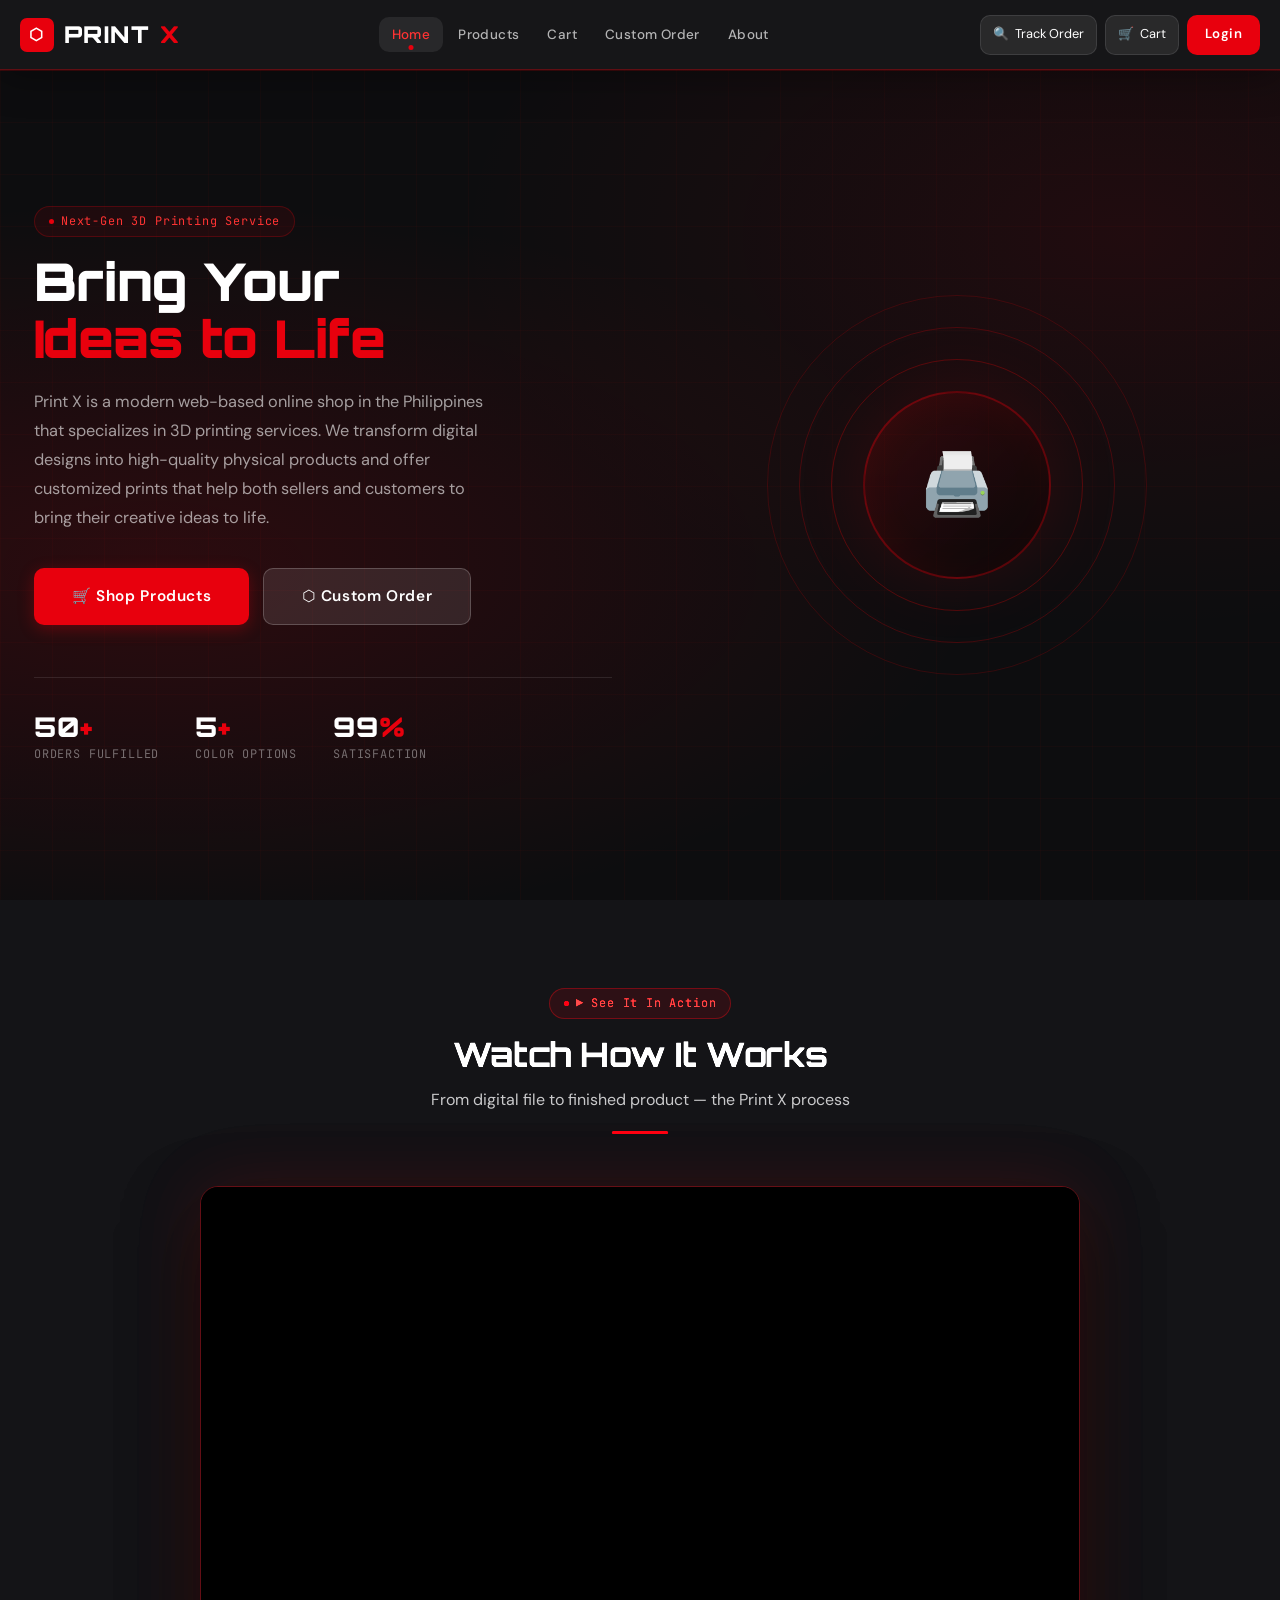
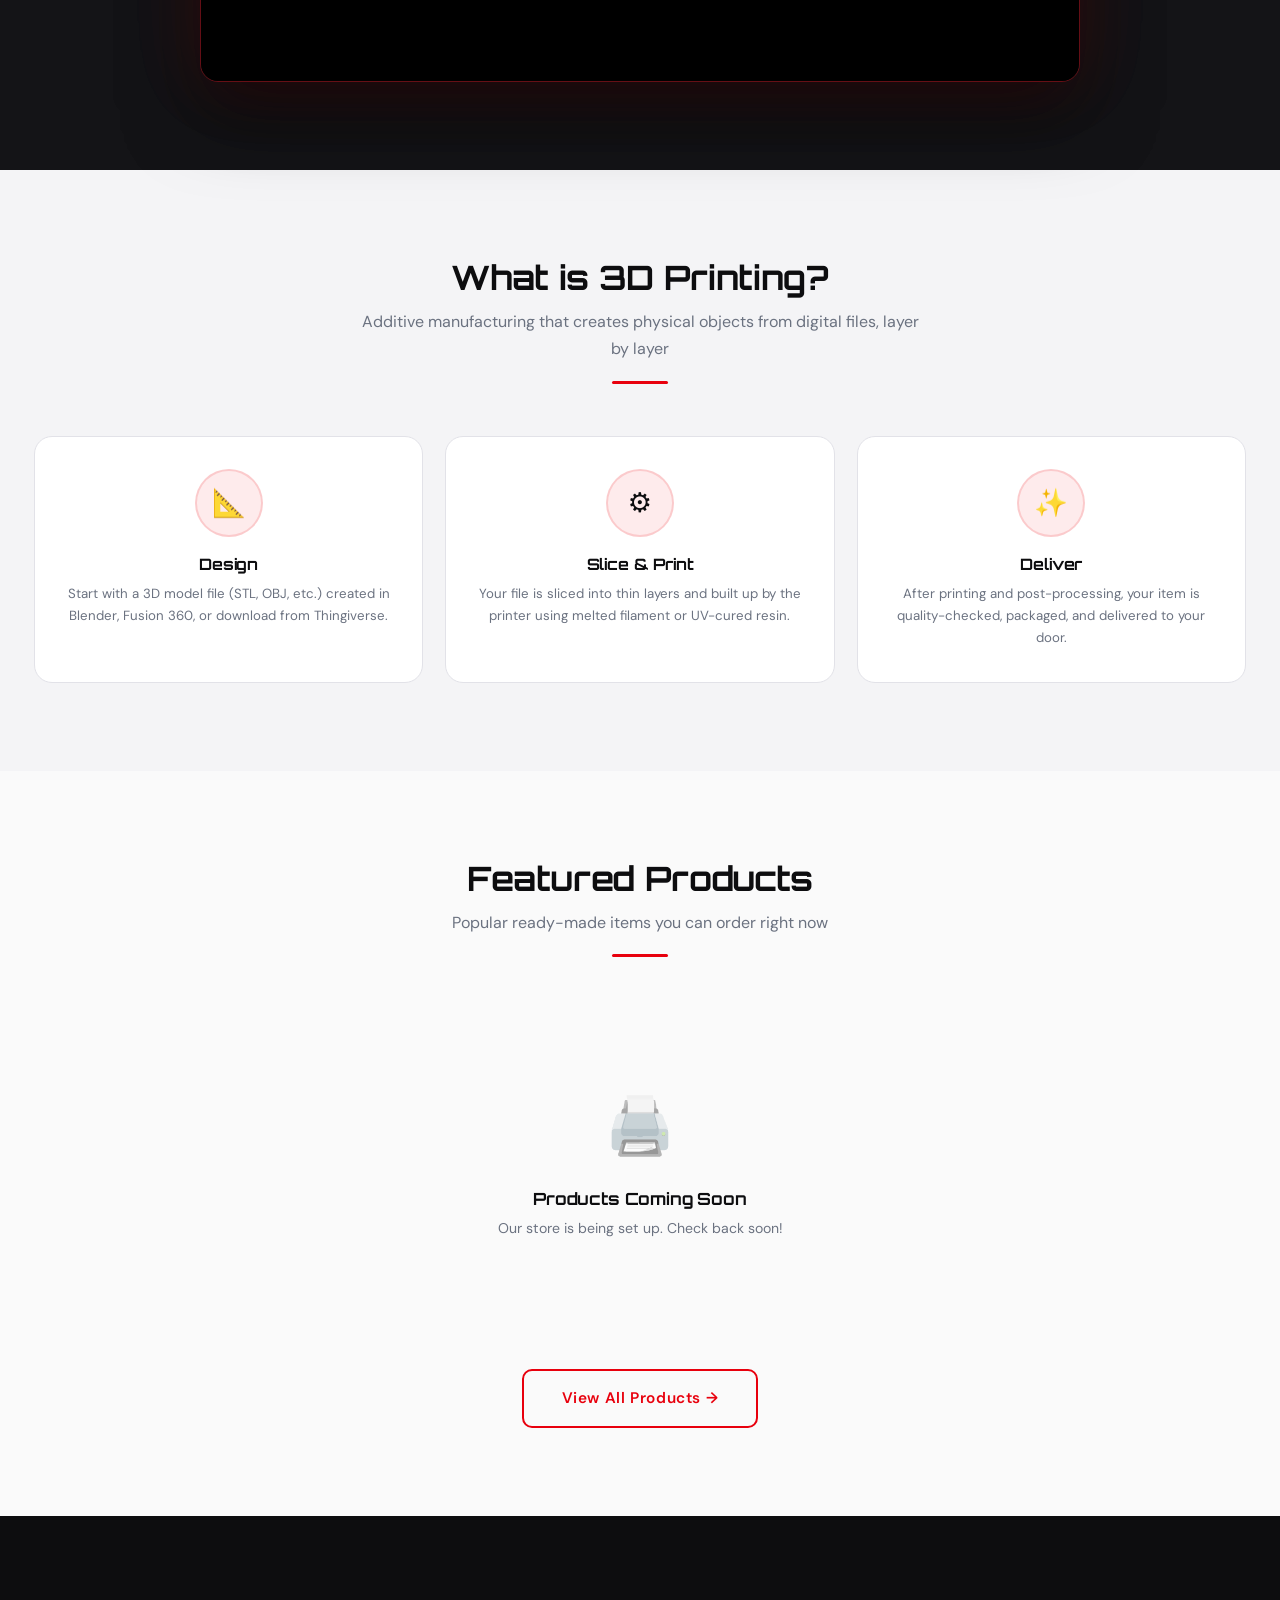
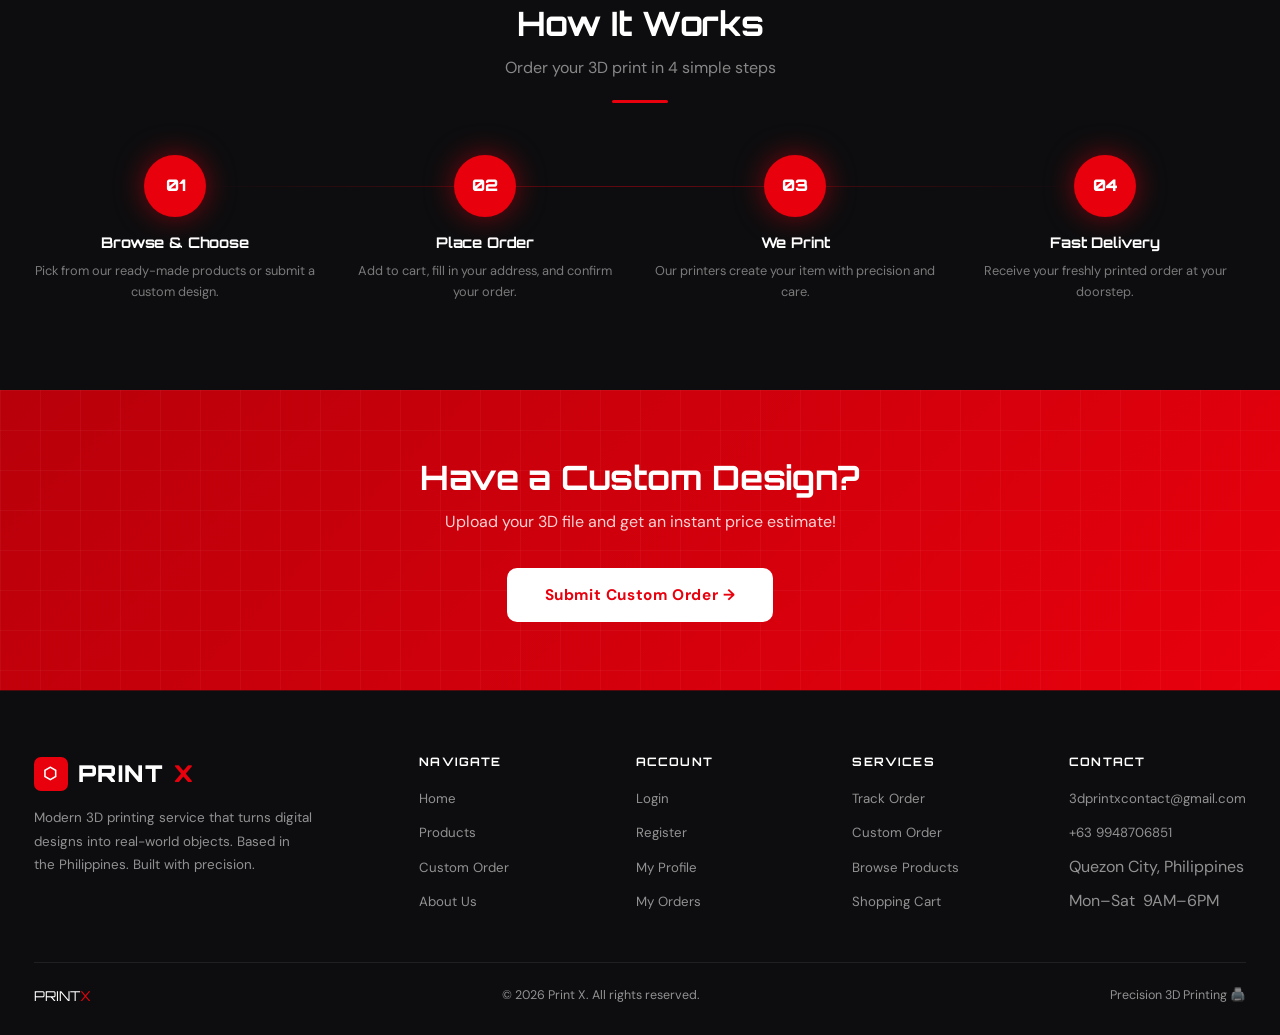
==== docs/customer/index.html @ a0b16431 "replace local video with cloudinary embed" ====
<!DOCTYPE html>
<html lang="en">
<head>
  <meta charset="UTF-8" />
  <meta name="viewport" content="width=device-width, initial-scale=1.0" />
  <meta name="description" content="Print X – Modern 3D printing service in the Philippines. Custom models, keychains, prototypes and more." />
  <link rel="icon" href="../favicon.ico" type="image/x-icon">
  <title>Print X – Bring Your Ideas to Life</title>
  <link rel="stylesheet" href="../assets/css/style.css" />
  <style>
    /* ── Hero ──────────────────────────────────────── */
    .hero {
      background: var(--dark);
      min-height: calc(100vh - var(--nav-height));
      display: flex;
      align-items: center;
      position: relative;
      overflow: hidden;
    }

    .hero::before {
      content: '';
      position: absolute;
      inset: 0;
      background:
        radial-gradient(ellipse at 12% 60%, rgba(232,0,13,0.14) 0%, transparent 52%),
        radial-gradient(ellipse at 88% 20%, rgba(232,0,13,0.09) 0%, transparent 42%);
    }

    .hero-grid-overlay {
      position: absolute;
      inset: 0;
      background-image:
        linear-gradient(rgba(232,0,13,0.035) 1px, transparent 1px),
        linear-gradient(90deg, rgba(232,0,13,0.035) 1px, transparent 1px);
      background-size: 52px 52px;
    }

    .hero-container {
      max-width: 1260px;
      margin: 0 auto;
      padding: 64px 24px;
      width: 100%;
      display: grid;
      grid-template-columns: 1fr 1fr;
      gap: 56px;
      align-items: center;
      position: relative;
      z-index: 1;
    }

    .hero-content { animation: fadeInLeft 0.7s ease both; }

    @keyframes fadeInLeft {
      from { opacity: 0; transform: translateX(-32px); }
      to   { opacity: 1; transform: translateX(0); }
    }

    .hero h1 {
      color: var(--white);
      margin-bottom: 20px;
      line-height: 1.1;
    }

    .hero h1 .highlight { color: var(--red); }

    .hero-desc {
      color: rgba(255,255,255,0.6);
      font-size: 1.02rem;
      line-height: 1.78;
      margin-bottom: 36px;
      max-width: 460px;
    }

    .hero-actions {
      display: flex;
      gap: 14px;
      flex-wrap: wrap;
    }

    .hero-stats {
      display: flex;
      gap: 36px;
      margin-top: 52px;
      padding-top: 36px;
      border-top: 1px solid rgba(255,255,255,0.1);
      flex-wrap: wrap;
    }

    .stat-item { text-align: left; }

    .stat-number {
      font-family: var(--font-display);
      font-size: 1.7rem;
      font-weight: 900;
      color: var(--white);
      line-height: 1;
      margin-bottom: 4px;
    }

    .stat-number span { color: var(--red); }

    .stat-label {
      font-size: 0.74rem;
      color: rgba(255,255,255,0.4);
      text-transform: uppercase;
      letter-spacing: 0.07em;
      font-family: var(--font-mono);
    }

    /* ── Hero Visual ─────────────────────────────── */
    .hero-visual {
      display: flex;
      align-items: center;
      justify-content: center;
      animation: fadeInRight 0.7s ease 0.15s both;
    }

    @keyframes fadeInRight {
      from { opacity: 0; transform: translateX(32px); }
      to   { opacity: 1; transform: translateX(0); }
    }

    .hero-3d-display {
      width: 380px;
      height: 380px;
      position: relative;
      max-width: 100%;
    }

    .hero-3d-ring {
      position: absolute;
      border-radius: 50%;
      border: 1px solid rgba(232,0,13,0.18);
    }

    .ring-1 { inset: 0;    animation: rotateCW 22s linear infinite; }
    .ring-2 { inset: 32px; animation: rotateCCW 16s linear infinite; border-color: rgba(232,0,13,0.24); }
    .ring-3 { inset: 64px; animation: rotateCW 11s linear infinite;  border-color: rgba(232,0,13,0.3); }

    @keyframes rotateCW  { to { transform: rotate(360deg); } }
    @keyframes rotateCCW { to { transform: rotate(-360deg); } }

    .hero-3d-center {
      position: absolute;
      inset: 96px;
      background: linear-gradient(135deg, rgba(232,0,13,0.14), rgba(0,0,0,0.45));
      border-radius: 50%;
      display: flex;
      align-items: center;
      justify-content: center;
      border: 2px solid rgba(232,0,13,0.35);
      box-shadow: 0 0 72px rgba(232,0,13,0.12), inset 0 0 40px rgba(232,0,13,0.06);
    }

    .hero-icon {
      font-size: 3.8rem;
      animation: float 3.2s ease-in-out infinite;
    }

    @keyframes float {
      0%, 100% { transform: translateY(0); }
      50%       { transform: translateY(-14px); }
    }

    /* ── Video Section ───────────────────────────── */
    .video-section { 
    background: var(--dark); 
    padding: 88px 0;
    text-align: center;
    filter: brightness(1.5);
   }

    .video-wrapper {
      position: relative;
      max-width: 880px;
      margin: 44px auto 0;
      border-radius: var(--radius-lg);
      overflow: hidden;
      border: 1px solid rgba(232,0,13,0.25);
      box-shadow: 0 0 72px rgba(232,0,13,0.1), 0 32px 72px rgba(0,0,0,0.55);
    }

    .video-wrapper video {
      width: 100%;
      aspect-ratio: 16 / 9;
      display: block;
      background: #000;
      object-fit: contain;
      filter: brightness(1.2);
    }

    /* ── Info Section ────────────────────────────── */
    .info-section { background: var(--gray-light); padding: 88px 0; }

    .info-cards {
      display: grid;
      grid-template-columns: repeat(3, 1fr);
      gap: 22px;
    }

    .info-card {
      background: var(--white);
      border-radius: var(--radius-lg);
      padding: 32px 26px;
      text-align: center;
      border: 1px solid var(--gray-mid);
      transition: all var(--transition);
    }

    .info-card:hover {
      transform: translateY(-5px);
      box-shadow: var(--shadow-hover);
      border-color: rgba(232,0,13,0.2);
    }

    .info-icon {
      width: 68px;
      height: 68px;
      background: var(--red-subtle);
      border-radius: 50%;
      display: flex;
      align-items: center;
      justify-content: center;
      font-size: 1.7rem;
      margin: 0 auto 18px;
      border: 2px solid rgba(232,0,13,0.14);
    }

    .info-card h3 { font-size: 0.98rem; margin-bottom: 10px; color: var(--dark); }
    .info-card p  { font-size: 0.83rem; color: var(--gray-text); line-height: 1.68; }

    /* ── Process Section ─────────────────────────── */
    .process-section { background: var(--dark); padding: 88px 0; }

    .process-steps {
      display: grid;
      grid-template-columns: repeat(4, 1fr);
      gap: 28px;
      margin-top: 48px;
      position: relative;
    }

    .process-steps::before {
      content: '';
      position: absolute;
      top: 31px;
      left: calc(12.5% + 16px);
      right: calc(12.5% + 16px);
      height: 1px;
      background: linear-gradient(90deg, transparent, rgba(232,0,13,0.4), transparent);
    }

    .step { text-align: center; position: relative; }

    .step-num {
      width: 62px;
      height: 62px;
      background: var(--red);
      border-radius: 50%;
      display: flex;
      align-items: center;
      justify-content: center;
      font-family: var(--font-display);
      font-weight: 900;
      font-size: 1rem;
      color: white;
      margin: 0 auto 18px;
      position: relative;
      z-index: 1;
      box-shadow: 0 0 28px rgba(232,0,13,0.5);
    }

    .step h3 { color: white; font-size: 0.92rem; margin-bottom: 8px; }
    .step p  { color: rgba(255,255,255,0.45); font-size: 0.8rem; line-height: 1.65; }

    /* ── CTA Strip ───────────────────────────────── */
    .cta-strip {
      background: linear-gradient(135deg, var(--red-dark) 0%, var(--red) 100%);
      padding: 68px 0;
      text-align: center;
      position: relative;
      overflow: hidden;
    }

    .cta-strip::before {
      content: '';
      position: absolute;
      inset: 0;
      background-image:
        linear-gradient(rgba(255,255,255,0.04) 1px, transparent 1px),
        linear-gradient(90deg, rgba(255,255,255,0.04) 1px, transparent 1px);
      background-size: 40px 40px;
    }

    .cta-strip .container { position: relative; z-index: 1; }
    .cta-strip h2 { color: white; margin-bottom: 12px; }
    .cta-strip p  { color: rgba(255,255,255,0.82); margin-bottom: 32px; font-size: 1rem; }

    /* ── Responsive ──────────────────────────────── */
    @media (max-width: 900px) {
      .hero-container { grid-template-columns: 1fr; gap: 40px; text-align: center; padding: 48px 24px; }
      .hero-desc { margin: 0 auto 36px; }
      .hero-actions { justify-content: center; }
      .hero-stats { justify-content: center; }
      .hero-visual { display: none; }
      .info-cards { grid-template-columns: repeat(2, 1fr); }
      .process-steps { grid-template-columns: repeat(2, 1fr); }
      .process-steps::before { display: none; }
    }

    @media (max-width: 600px) {
      .hero-container { padding: 40px 16px; min-height: auto; }
      .info-cards { grid-template-columns: 1fr; }
      .hero-stats { gap: 20px; justify-content: flex-start; }
    }

    @media (max-width: 480px) {
      .hero-actions .btn-lg { padding: 13px 22px; font-size: 0.88rem; }
      .process-steps { grid-template-columns: 1fr; }
    }
  </style>
</head>
<body>
  <header class="navbar" id="navbar"></header>

  <!-- HERO -->
  <section class="hero">
    <div class="hero-grid-overlay"></div>
    <div class="hero-container">
      <div class="hero-content">
        <div class="chip">Next-Gen 3D Printing Service</div>
        <h1>
          Bring Your<br>
          <span class="highlight">Ideas to Life</span>
        </h1>
        <p class="hero-desc">
          Print X is a modern web-based online shop in the Philippines
            that specializes in 3D printing services. We transform
            digital designs into high-quality physical products
            and offer customized prints that help both sellers and
            customers to bring their creative ideas to life.
        </p>
        <div class="hero-actions">
          <a href="product.html" class="btn btn-primary btn-lg">🛒 Shop Products</a>
          <a href="custom.html" class="btn btn-ghost btn-lg">⬡ Custom Order</a>
        </div>
        <div class="hero-stats">
          <div class="stat-item">
            <div class="stat-number">50<span>+</span></div>
            <div class="stat-label">Orders Fulfilled</div>
          </div>
          <div class="stat-item">
            <div class="stat-number">5<span>+</span></div>
            <div class="stat-label">Color Options</div>
          </div>
          <div class="stat-item">
            <div class="stat-number">99<span>%</span></div>
            <div class="stat-label">Satisfaction</div>
          </div>
        </div>
      </div>
      <div class="hero-visual">
        <div class="hero-3d-display">
          <div class="hero-3d-ring ring-1"></div>
          <div class="hero-3d-ring ring-2"></div>
          <div class="hero-3d-ring ring-3"></div>
          <div class="hero-3d-center">
            <div class="hero-icon">🖨️</div>
          </div>
        </div>
      </div>
    </div>
  </section>

  <!-- VIDEO SHOWCASE -->
  <section class="video-section">
    <div class="container">
      <div class="section-title">
        <div class="chip">▶ See It In Action</div>
        <h2 style="color:white">Watch How It Works</h2>
        <p style="color:rgba(255,255,255,0.5)">From digital file to finished product — the Print X process</p>
        <div class="line"></div>
      </div>
      <div class="video-wrapper">
        <iframe
          src="https://player.cloudinary.com/embed/?cloud_name=dghdohrjt&public_id=3d_uh0jjd&autoplay=true&loop=true&muted=true&controls=true"
          width="100%"
          style="aspect-ratio:16/9;border:none;display:block;background:#000;"
          allow="autoplay; fullscreen; encrypted-media; picture-in-picture"
          allowfullscreen
        ></iframe>
      </div>
    </div>
  </section>

  <!-- WHAT IS 3D PRINTING -->
  <section class="info-section">
    <div class="container">
      <div class="section-title">
        <h2>What is 3D Printing?</h2>
        <p>Additive manufacturing that creates physical objects from digital files, layer by layer</p>
        <div class="line"></div>
      </div>
      <div class="info-cards">
        <div class="info-card">
          <div class="info-icon">📐</div>
          <h3>Design</h3>
          <p>Start with a 3D model file (STL, OBJ, etc.) created in Blender, Fusion 360, or download from Thingiverse.</p>
        </div>
        <div class="info-card">
          <div class="info-icon">⚙️</div>
          <h3>Slice & Print</h3>
          <p>Your file is sliced into thin layers and built up by the printer using melted filament or UV-cured resin.</p>
        </div>
        <div class="info-card">
          <div class="info-icon">✨</div>
          <h3>Deliver</h3>
          <p>After printing and post-processing, your item is quality-checked, packaged, and delivered to your door.</p>
        </div>
      </div>
    </div>
  </section>

  <!-- FEATURED PRODUCTS -->
  <section class="section" style="background:var(--off-white)">
    <div class="container">
      <div class="section-title">
        <h2>Featured Products</h2>
        <p>Popular ready-made items you can order right now</p>
        <div class="line"></div>
      </div>
      <div class="products-grid" id="featured-products">
        <div class="loading-wrap">
          <div class="spinner"></div>
          <span>Loading products…</span>
        </div>
      </div>
      <div class="text-center mt-32">
        <a href="product.html" class="btn btn-outline btn-lg">View All Products →</a>
      </div>
    </div>
  </section>

  <!-- HOW IT WORKS -->
  <section class="process-section">
    <div class="container">
      <div class="section-title">
        <h2 style="color:white">How It Works</h2>
        <p style="color:rgba(255,255,255,0.5)">Order your 3D print in 4 simple steps</p>
        <div class="line"></div>
      </div>
      <div class="process-steps">
        <div class="step">
          <div class="step-num">01</div>
          <h3>Browse & Choose</h3>
          <p>Pick from our ready-made products or submit a custom design.</p>
        </div>
        <div class="step">
          <div class="step-num">02</div>
          <h3>Place Order</h3>
          <p>Add to cart, fill in your address, and confirm your order.</p>
        </div>
        <div class="step">
          <div class="step-num">03</div>
          <h3>We Print</h3>
          <p>Our printers create your item with precision and care.</p>
        </div>
        <div class="step">
          <div class="step-num">04</div>
          <h3>Fast Delivery</h3>
          <p>Receive your freshly printed order at your doorstep.</p>
        </div>
      </div>
    </div>
  </section>

  <!-- CTA -->
  <section class="cta-strip">
    <div class="container">
      <h2>Have a Custom Design?</h2>
      <p>Upload your 3D file and get an instant price estimate!</p>
      <a href="custom.html" class="btn btn-white btn-lg">Submit Custom Order →</a>
    </div>
  </section>

  <footer class="footer" id="footer"></footer>
  <div class="toast-container"></div>

  <script src="../assets/js/script.js"></script>
  <script>
    async function loadFeaturedProducts() {
      const grid = document.getElementById('featured-products');
      try {
        const res = await apiFetch('/products/');
        if (!res.ok) {
          grid.innerHTML = '<div class="empty-state"><div class="icon">🖨️</div><h3>Products Coming Soon</h3><p>Our store is being set up. Check back soon!</p></div>';
          return;
        }
        const products = (res.data.products || []).slice(0, 3);
        if (products.length === 0) {
          grid.innerHTML = '<div class="empty-state"><div class="icon">📦</div><h3>No Products Yet</h3><p>Check back soon for our latest prints!</p></div>';
          return;
        }
        grid.innerHTML = products.map(p => {
          const img = p.image
            ? `<img src="${p.image}" alt="${p.name}" class="product-card-image" loading="lazy" onerror="this.style.display='none';this.nextElementSibling.style.display='flex'">`
            : '';
          return `
            <div class="product-card">
              ${img}
              <div class="product-card-image-placeholder" style="${p.image ? 'display:none' : ''}">🖨️</div>
              <div class="product-card-body">
                <div class="product-card-name">${p.name}</div>
                <div class="product-card-desc">${p.description || ''}</div>
                <div class="product-card-footer">
                  <span class="product-price">${formatPrice(p.price)}</span>
                  <button class="btn btn-primary btn-sm" onclick="addToCart(${p.id}, '${(p.name || '').replace(/'/g, "\\'")}')">
                    Add to Cart
                  </button>
                </div>
              </div>
            </div>`;
        }).join('');
      } catch (e) {
        grid.innerHTML = '<div class="empty-state"><div class="icon">🖨️</div><h3>Products Coming Soon</h3><p>Our store is being set up!</p></div>';
      }
    }

    loadFeaturedProducts();

  </script>
</body>
</html>
---- docs/assets/css/style.css ----
/* ═══════════════════════════════════════════════════════
   PRINT X — Global Stylesheet v2.0
   Theme: Precision Futuristic 3D Printing
   Responsive: Mobile-first, all breakpoints
   ═══════════════════════════════════════════════════════ */

@import url('https://fonts.googleapis.com/css2?family=Orbitron:wght@400;500;700;900&family=DM+Sans:ital,opsz,wght@0,9..40,300;0,9..40,400;0,9..40,500;0,9..40,600;1,9..40,400&family=JetBrains+Mono:wght@400;500;600&display=swap');

/* ── CSS Variables ─────────────────────────────────────── */
:root {
  --red: #e8000d;
  --red-dark: #b8000a;
  --red-light: #ff3333;
  --red-glow: rgba(232, 0, 13, 0.15);
  --red-subtle: rgba(232, 0, 13, 0.08);
  --white: #ffffff;
  --off-white: #fafafa;
  --gray-light: #f4f4f6;
  --gray-mid: #e2e2e8;
  --gray-text: #6b7280;
  --gray-dark: #374151;
  --dark: #0d0d0f;
  --dark-2: #161618;
  --dark-3: #1f1f22;
  --shadow-sm: 0 2px 8px rgba(0,0,0,0.06);
  --shadow: 0 4px 24px rgba(0,0,0,0.09);
  --shadow-md: 0 8px 32px rgba(0,0,0,0.12);
  --shadow-hover: 0 12px 48px rgba(232,0,13,0.18);
  --shadow-dark: 0 8px 40px rgba(0,0,0,0.4);
  --radius: 10px;
  --radius-lg: 18px;
  --radius-xl: 24px;
  --nav-height: 70px;
  --transition: 0.22s cubic-bezier(0.4, 0, 0.2, 1);
  --transition-slow: 0.4s cubic-bezier(0.4, 0, 0.2, 1);
  --font-display: 'Orbitron', monospace;
  --font-body: 'DM Sans', system-ui, sans-serif;
  --font-mono: 'JetBrains Mono', monospace;
}

/* ── Reset & Base ──────────────────────────────────────── */
*, *::before, *::after {
  box-sizing: border-box;
  margin: 0;
  padding: 0;
}

html {
  scroll-behavior: smooth;
  -webkit-text-size-adjust: 100%;
  text-size-adjust: 100%;
  font-size: 16px;
}

@media (max-width: 768px) {
  html { font-size: clamp(14px, 2vw, 16px); }
}

body {
  font-family: var(--font-body);
  background: var(--white);
  color: var(--dark);
  line-height: 1.6;
  min-height: 100vh;
  overflow-x: hidden;
}

a {
  color: inherit;
  text-decoration: none;
  transition: color var(--transition);
}

img {
  max-width: 100%;
  display: block;
  height: auto;
}

button {
  cursor: pointer;
  font-family: inherit;
  border: none;
  outline: none;
  background: none;
}

input, textarea, select {
  font-family: inherit;
  outline: none;
}

ul { list-style: none; }

/* ── Typography ────────────────────────────────────────── */
h1, h2, h3, h4 {
  font-family: var(--font-display);
  line-height: 1.15;
  letter-spacing: -0.01em;
  font-weight: 700;
}

h1 { font-size: clamp(1.75rem, 5vw, 3.25rem); font-weight: 900; }
h2 { font-size: clamp(1.35rem, 3vw, 2.1rem); font-weight: 700; }
h3 { font-size: clamp(1rem, 2vw, 1.2rem); font-weight: 700; }
h4 { font-size: 0.85rem; font-weight: 700; }

p { line-height: 1.7; }

/* ── Navbar ────────────────────────────────────────────── */
.navbar {
  position: sticky;
  top: 0;
  z-index: 1000;
  background: rgba(13, 13, 15, 0.96);
  height: var(--nav-height);
  display: flex;
  align-items: center;
  border-bottom: 1px solid rgba(232, 0, 13, 0.35);
  box-shadow: 0 4px 40px rgba(0,0,0,0.4), 0 1px 0 rgba(232,0,13,0.2);
  backdrop-filter: blur(12px);
  -webkit-backdrop-filter: blur(12px);
}

.nav-container {
  max-width: 1360px;
  margin: 0 auto;
  padding: 0 20px;
  width: 100%;
  display: flex;
  align-items: center;
  justify-content: space-between;
  gap: 16px;
}

.nav-logo {
  font-family: var(--font-display);
  font-weight: 900;
  font-size: clamp(1rem, 3vw, 1.45rem);
  color: var(--white);
  display: flex;
  align-items: center;
  gap: 10px;
  letter-spacing: 0.06em;
  flex-shrink: 0;
  text-decoration: none;
}

.nav-logo span { color: var(--red); }

.nav-logo-icon {
  width: clamp(28px, 5vw, 34px);
  height: clamp(28px, 5vw, 34px);
  background: var(--red);
  border-radius: 7px;
  display: flex;
  align-items: center;
  justify-content: center;
  font-size: clamp(0.85rem, 2vw, 1rem);
  flex-shrink: 0;
}

.nav-links {
  display: flex;
  align-items: center;
  gap: 2px;
  flex: 1;
  justify-content: center;
}

.nav-links a {
  color: rgba(255,255,255,0.68);
  padding: 7px 13px;
  border-radius: var(--radius);
  font-size: 0.84rem;
  font-weight: 500;
  letter-spacing: 0.03em;
  transition: all var(--transition);
  position: relative;
  white-space: nowrap;
}

.nav-links a:hover,
.nav-links a.active {
  color: var(--white);
  background: rgba(255,255,255,0.08);
}

.nav-links a.active {
  color: var(--red-light);
}

.nav-links a.active::after {
  content: '';
  position: absolute;
  bottom: 2px;
  left: 50%;
  transform: translateX(-50%);
  width: 5px;
  height: 5px;
  background: var(--red);
  border-radius: 50%;
}

.nav-right {
  display: flex;
  align-items: center;
  gap: 8px;
  flex-shrink: 0;
  flex-wrap: wrap;
}

.nav-cart-btn {
  position: relative;
  background: rgba(255,255,255,0.08);
  color: var(--white);
  padding: 8px 12px;
  border-radius: var(--radius);
  font-size: 0.8rem;
  display: flex;
  align-items: center;
  gap: 6px;
  transition: all var(--transition);
  white-space: nowrap;
  text-decoration: none;
  border: 1px solid rgba(255,255,255,0.1);
  min-height: 2.5rem;
}

.nav-cart-btn:hover {
  background: var(--red);
  border-color: var(--red);
}

.cart-badge {
  background: var(--red);
  color: white;
  font-size: 0.62rem;
  font-weight: 700;
  min-width: 17px;
  height: 17px;
  border-radius: 9px;
  display: flex;
  align-items: center;
  justify-content: center;
  padding: 0 4px;
  font-family: var(--font-mono);
}

.nav-user-info {
  color: rgba(255,255,255,0.65);
  font-size: 0.78rem;
  display: flex;
  align-items: center;
  gap: 6px;
  white-space: nowrap;
}

.nav-user-info .username {
  color: var(--red-light);
  font-weight: 600;
}

/* ── Profile Dropdown ──────────────────────────────────── */
.profile-dropdown {
  position: relative;
}

.profile-dropdown-toggle {
  background: rgba(255,255,255,0.08);
  color: var(--white);
  padding: 8px 12px;
  border-radius: var(--radius);
  font-size: 0.8rem;
  display: flex;
  align-items: center;
  gap: 6px;
  transition: all var(--transition);
  white-space: nowrap;
  border: 1px solid rgba(255,255,255,0.1);
  cursor: pointer;
  min-height: 2.5rem;
}

.profile-dropdown-toggle span:last-child {
  display: inline;
}

@media (max-width: 768px) {
  .profile-dropdown-toggle span:nth-child(2) {
    display: none;
  }
}

.profile-dropdown-toggle:hover {
  background: rgba(255,255,255,0.12);
  border-color: rgba(255,255,255,0.2);
}

.profile-dropdown-menu {
  position: absolute;
  top: calc(100% + 8px);
  right: 0;
  background: rgba(13, 13, 15, 0.98);
  border: 1px solid rgba(232, 0, 13, 0.3);
  border-radius: var(--radius);
  min-width: 180px;
  box-shadow: 0 8px 32px rgba(0,0,0,0.5);
  backdrop-filter: blur(12px);
  -webkit-backdrop-filter: blur(12px);
  opacity: 0;
  visibility: hidden;
  transform: translateY(-8px);
  transition: all var(--transition);
  z-index: 1001;
  overflow: hidden;
}

.profile-dropdown.open .profile-dropdown-menu {
  opacity: 1;
  visibility: visible;
  transform: translateY(0);
}

.profile-dropdown-menu a,
.profile-dropdown-menu button {
  display: flex;
  align-items: center;
  gap: 10px;
  padding: 12px 16px;
  color: rgba(255,255,255,0.75);
  font-size: 0.85rem;
  transition: all var(--transition);
  border: none;
  background: none;
  width: 100%;
  text-align: left;
  cursor: pointer;
  text-decoration: none;
  border-bottom: 1px solid rgba(255,255,255,0.05);
}

.profile-dropdown-menu a:last-child,
.profile-dropdown-menu button:last-child {
  border-bottom: none;
}

.profile-dropdown-menu a:hover,
.profile-dropdown-menu button:hover {
  background: rgba(232, 0, 13, 0.15);
  color: var(--white);
}

.profile-dropdown-menu button.logout-btn:hover {
  background: var(--red);
  color: var(--white);
}

.btn-nav-login {
  background: var(--red);
  color: white;
  padding: 8px 18px;
  border-radius: var(--radius);
  font-size: 0.83rem;
  font-weight: 600;
  transition: all var(--transition);
  letter-spacing: 0.03em;
  white-space: nowrap;
  border: none;
  cursor: pointer;
  min-height: 2.5rem;
}

.btn-nav-login:hover {
  background: var(--red-dark);
  transform: translateY(-1px);
  box-shadow: 0 4px 16px rgba(232,0,13,0.35);
}

/* ── Hamburger ──────────────────────────────────────────── */
.nav-hamburger {
  display: none;
  flex-direction: column;
  gap: 5px;
  cursor: pointer;
  padding: 6px;
  border-radius: 6px;
  transition: background var(--transition);
}

.nav-hamburger:hover { background: rgba(255,255,255,0.08); }

.nav-hamburger span {
  display: block;
  width: 22px;
  height: 2px;
  background: white;
  border-radius: 2px;
  transition: all var(--transition);
}

.nav-hamburger.open span:nth-child(1) { transform: translateY(7px) rotate(45deg); }
.nav-hamburger.open span:nth-child(2) { opacity: 0; transform: scaleX(0); }
.nav-hamburger.open span:nth-child(3) { transform: translateY(-7px) rotate(-45deg); }

/* ── Mobile Nav Overlay ────────────────────────────────── */
@media (max-width: 840px) {
  .nav-links {
    display: none;
    position: fixed;
    top: var(--nav-height);
    left: 0;
    right: 0;
    background: rgba(13, 13, 15, 0.98);
    flex-direction: column;
    align-items: stretch;
    padding: 16px 20px 24px;
    gap: 4px;
    border-bottom: 2px solid var(--red);
    box-shadow: 0 8px 32px rgba(0,0,0,0.5);
    backdrop-filter: blur(12px);
    animation: navDropIn 0.2s ease;
  }

  @keyframes navDropIn {
    from { opacity: 0; transform: translateY(-8px); }
    to   { opacity: 1; transform: translateY(0); }
  }

  .nav-links.open { display: flex; }

  .nav-links a {
    padding: 12px 16px;
    font-size: 0.95rem;
    border-radius: var(--radius);
  }

  .nav-hamburger { display: flex; }

  .nav-user-info { display: none; }
  
  .nav-right {
    gap: 8px;
  }
}

@media (max-width: 480px) {
  .nav-container { padding: 0 16px; }
  .nav-cart-btn span:not(.cart-badge) { display: none; }
}

/* ── Buttons ────────────────────────────────────────────── */
.btn {
  display: inline-flex;
  align-items: center;
  justify-content: center;
  gap: 8px;
  padding: 12px 26px;
  border-radius: var(--radius);
  font-size: 0.88rem;
  font-weight: 600;
  letter-spacing: 0.04em;
  transition: all var(--transition);
  cursor: pointer;
  border: none;
  font-family: var(--font-body);
  white-space: nowrap;
  position: relative;
  overflow: hidden;
  min-height: 2.75rem;
}

.btn::after {
  content: '';
  position: absolute;
  inset: 0;
  background: rgba(255,255,255,0);
  transition: background var(--transition);
}
.btn:hover::after { background: rgba(255,255,255,0.06); }

.btn-primary {
  background: var(--red);
  color: white;
  box-shadow: 0 4px 16px rgba(232,0,13,0.3);
}

.btn-primary:hover {
  background: var(--red-dark);
  transform: translateY(-2px);
  box-shadow: 0 8px 28px rgba(232,0,13,0.4);
}

.btn-primary:active { transform: translateY(0); box-shadow: none; }

.btn-outline {
  background: transparent;
  color: var(--red);
  border: 2px solid var(--red);
}

.btn-outline:hover {
  background: var(--red);
  color: white;
  transform: translateY(-2px);
  box-shadow: 0 6px 20px rgba(232,0,13,0.3);
}

.btn-dark {
  background: var(--dark);
  color: white;
}

.btn-dark:hover {
  background: var(--dark-2);
  transform: translateY(-2px);
  box-shadow: 0 6px 24px rgba(0,0,0,0.25);
}

.btn-white {
  background: white;
  color: var(--red);
  font-weight: 700;
}

.btn-white:hover {
  background: var(--gray-light);
  transform: translateY(-2px);
  box-shadow: 0 8px 24px rgba(0,0,0,0.18);
}

.btn-ghost {
  background: rgba(255,255,255,0.1);
  color: white;
  border: 1px solid rgba(255,255,255,0.2);
}

.btn-ghost:hover {
  background: rgba(255,255,255,0.18);
  transform: translateY(-1px);
}

.btn-sm  { padding: 7px 15px; font-size: 0.78rem; }
.btn-lg  { padding: 15px 38px; font-size: 0.96rem; }
.btn-xl  { padding: 18px 48px; font-size: 1.02rem; }
.btn-full { width: 100%; }

.btn:disabled,
.btn[disabled] {
  opacity: 0.5;
  cursor: not-allowed;
  transform: none !important;
  box-shadow: none !important;
}

/* ── Container ─────────────────────────────────────────── */
.container {
  max-width: 1260px;
  margin: 0 auto;
  padding: 0 clamp(16px, 3vw, 24px);
}

.section { padding: clamp(48px, 10vw, 88px) 0; }
.section-sm { padding: clamp(32px, 6vw, 52px) 0; }

/* ── Section Title ─────────────────────────────────────── */
.section-title {
  text-align: center;
  margin-bottom: 52px;
}

.section-title h2 { color: var(--dark); margin-bottom: 12px; }
.section-title p  { color: var(--gray-text); font-size: 1rem; max-width: 560px; margin: 0 auto; }

.section-title .line {
  width: 56px;
  height: 3px;
  background: var(--red);
  margin: 18px auto 0;
  border-radius: 2px;
}

/* ── Page Header ────────────────────────────────────────── */
.page-header {
  background: var(--dark);
  padding: clamp(40px, 8vw, 64px) 0 clamp(32px, 6vw, 52px);
  text-align: center;
  position: relative;
  overflow: hidden;
}

.page-header::before {
  content: '';
  position: absolute;
  inset: 0;
  background:
    radial-gradient(circle at 20% 50%, rgba(232,0,13,0.1) 0%, transparent 55%),
    radial-gradient(circle at 80% 50%, rgba(232,0,13,0.07) 0%, transparent 50%);
}

.page-header .container { position: relative; z-index: 1; }
.page-header h1 { color: var(--white); margin-bottom: 12px; }
.page-header p  { color: rgba(255,255,255,0.55); font-size: 1rem; }

/* ── Product Cards ─────────────────────────────────────── */
.products-grid {
  display: grid;
  grid-template-columns: repeat(auto-fill, minmax(min(17rem, 100%), 1fr));
  gap: clamp(14px, 3vw, 24px);
}

@media (max-width: 600px) {
  .products-grid { grid-template-columns: repeat(auto-fill, minmax(min(10rem, 100%), 1fr)); }
}

@media (max-width: 380px) {
  .products-grid { grid-template-columns: 1fr; }
}

.product-card {
  background: var(--white);
  border-radius: var(--radius-lg);
  overflow: hidden;
  box-shadow: var(--shadow);
  transition: all var(--transition);
  border: 1px solid var(--gray-mid);
  display: flex;
  flex-direction: column;
}

.product-card:hover {
  transform: translateY(-6px);
  box-shadow: var(--shadow-hover);
  border-color: rgba(232,0,13,0.25);
}

.product-card-image,
.product-card-img {
  width: 100%;
  height: clamp(150px, 30vw, 200px);
  object-fit: cover;
  background: var(--gray-light);
}

.product-card-image-placeholder,
.product-card-img-placeholder {
  width: 100%;
  height: clamp(150px, 30vw, 200px);
  background: linear-gradient(135deg, var(--gray-light) 0%, var(--gray-mid) 100%);
  display: flex;
  align-items: center;
  justify-content: center;
  font-size: 2.5rem;
  color: rgba(0,0,0,0.15);
  font-family: var(--font-mono);
  font-size: 0.72rem;
  letter-spacing: 0.1em;
  color: var(--gray-text);
}

.product-card-body {
  padding: 18px 20px 20px;
  display: flex;
  flex-direction: column;
  flex: 1;
}

.product-card-name {
  font-family: var(--font-display);
  font-size: 0.88rem;
  font-weight: 700;
  color: var(--dark);
  margin-bottom: 7px;
  line-height: 1.35;
}

.product-card-desc {
  font-size: 0.8rem;
  color: var(--gray-text);
  margin-bottom: 16px;
  display: -webkit-box;
  -webkit-line-clamp: 2;
  -webkit-box-orient: vertical;
  overflow: hidden;
  line-height: 1.55;
  flex: 1;
}

.product-card-footer {
  display: flex;
  align-items: center;
  justify-content: space-between;
  gap: 10px;
  flex-wrap: wrap;
}

.product-price {
  font-family: var(--font-display);
  font-size: 1.15rem;
  font-weight: 700;
  color: var(--red);
}

/* ── Forms ─────────────────────────────────────────────── */
.form-group { margin-bottom: 20px; }

.form-group label {
  display: block;
  font-size: 0.82rem;
  font-weight: 600;
  color: var(--dark);
  margin-bottom: 7px;
  letter-spacing: 0.03em;
}

.form-control {
  width: 100%;
  padding: 11px 15px;
  border: 1.5px solid var(--gray-mid);
  border-radius: var(--radius);
  font-size: 0.9rem;
  background: var(--white);
  color: var(--dark);
  transition: border-color var(--transition), box-shadow var(--transition);
  -webkit-appearance: none;
  appearance: none;
}

.form-control:focus {
  border-color: var(--red);
  box-shadow: 0 0 0 3px var(--red-glow);
}

.form-control::placeholder { color: #c0c0cc; }

textarea.form-control { resize: vertical; min-height: 100px; }
select.form-control { cursor: pointer; background-image: url("data:image/svg+xml,%3Csvg xmlns='http://www.w3.org/2000/svg' width='12' height='8' viewBox='0 0 12 8'%3E%3Cpath d='M1 1l5 5 5-5' stroke='%236b7280' stroke-width='1.5' fill='none' stroke-linecap='round'/%3E%3C/svg%3E"); background-repeat: no-repeat; background-position: right 14px center; padding-right: 36px; }

/* ── Cards / Panels ────────────────────────────────────── */
.card {
  background: var(--white);
  border-radius: var(--radius-lg);
  padding: 32px;
  box-shadow: var(--shadow);
  border: 1px solid var(--gray-mid);
}

.card-sm { padding: 20px; }
.card-dark { background: var(--dark-2); border-color: rgba(255,255,255,0.08); }

/* ── Badges ────────────────────────────────────────────── */
.badge {
  display: inline-flex;
  align-items: center;
  padding: 3px 10px;
  border-radius: 20px;
  font-size: 0.7rem;
  font-weight: 700;
  letter-spacing: 0.05em;
  text-transform: uppercase;
  font-family: var(--font-mono);
}

.badge-pending    { background: #fef3c7; color: #92400e; }
.badge-reviewing  { background: #dbeafe; color: #1e3a8a; }
.badge-approved   { background: #d1fae5; color: #065f46; }
.badge-cancelled  { background: #fee2e2; color: #991b1b; }
.badge-completed  { background: #d1fae5; color: #065f46; }
.badge-processing { background: #dbeafe; color: #1e3a8a; }
.badge-warning    { background: #fef3c7; color: #92400e; }
.badge-success    { background: #d1fae5; color: #065f46; }
.badge-error      { background: #fee2e2; color: #991b1b; }
.badge-info       { background: #dbeafe; color: #1e3a8a; }
.badge-primary    { background: rgba(232,0,13,0.1); color: var(--red-dark); }
.badge-default    { background: var(--gray-light); color: var(--gray-dark); }

/* ── Toast Notification ────────────────────────────────── */
.toast-container {
  position: fixed;
  bottom: 1.5rem;
  right: 1.5rem;
  z-index: 9999;
  display: flex;
  flex-direction: column;
  gap: 10px;
  pointer-events: none;
  max-width: min(22.5rem, calc(100vw - 2rem));
}

@media (max-width: 768px) {
  .toast-container { bottom: 1rem; right: 1rem; }
}

.toast {
  background: var(--dark);
  color: white;
  padding: 13px 18px;
  border-radius: var(--radius);
  font-size: 0.85rem;
  display: flex;
  align-items: center;
  gap: 10px;
  box-shadow: 0 8px 32px rgba(0,0,0,0.25);
  pointer-events: auto;
  animation: slideInRight 0.3s ease;
  border-left: 4px solid var(--red);
  word-break: break-word;
}

.toast.success { border-color: #22c55e; }
.toast.error   { border-color: var(--red); }
.toast.info    { border-color: #3b82f6; }

@keyframes slideInRight {
  from { transform: translateX(110%); opacity: 0; }
  to   { transform: translateX(0); opacity: 1; }
}

@keyframes slideOutRight {
  from { transform: translateX(0); opacity: 1; }
  to   { transform: translateX(110%); opacity: 0; }
}

/* ── Grid Layouts ──────────────────────────────────────── */
.grid-2 { display: grid; grid-template-columns: repeat(auto-fit, minmax(min(18.75rem, 100%), 1fr)); gap: 28px; }
.grid-3 { display: grid; grid-template-columns: repeat(auto-fit, minmax(min(15.625rem, 100%), 1fr)); gap: 24px; }
.grid-4 { display: grid; grid-template-columns: repeat(auto-fit, minmax(min(13.75rem, 100%), 1fr)); gap: 24px; }

/* ── Table ─────────────────────────────────────────────── */
.table-wrap { overflow-x: auto; -webkit-overflow-scrolling: touch; border-radius: var(--radius); max-width: 100%; }

table { width: 100%; border-collapse: collapse; font-size: 0.87rem; min-width: 30rem; }

thead th {
  background: var(--gray-light);
  color: var(--dark);
  font-weight: 700;
  font-size: 0.73rem;
  text-transform: uppercase;
  letter-spacing: 0.07em;
  padding: 12px 16px;
  text-align: left;
  border-bottom: 2px solid var(--gray-mid);
  font-family: var(--font-mono);
  white-space: nowrap;
}

tbody td { padding: 13px 16px; border-bottom: 1px solid var(--gray-mid); vertical-align: middle; }
tbody tr:last-child td { border-bottom: none; }
tbody tr:hover { background: var(--gray-light); }

/* ── Modal ─────────────────────────────────────────────── */
.modal-overlay {
  position: fixed;
  inset: 0;
  background: rgba(0,0,0,0.65);
  z-index: 5000;
  display: flex;
  align-items: center;
  justify-content: center;
  padding: clamp(16px, 3vw, 20px);
  backdrop-filter: blur(6px);
  -webkit-backdrop-filter: blur(6px);
}

.modal {
  background: var(--white);
  border-radius: var(--radius-lg);
  padding: clamp(24px, 5vw, 36px);
  max-width: min(500px, calc(100vw - 2rem));
  width: 100%;
  box-shadow: 0 32px 100px rgba(0,0,0,0.25);
  animation: modalIn 0.25s ease;
  max-height: calc(100vh - 40px);
  overflow-y: auto;
}

@keyframes modalIn {
  from { transform: scale(0.93) translateY(16px); opacity: 0; }
  to   { transform: scale(1) translateY(0); opacity: 1; }
}

.modal-title {
  font-family: var(--font-display);
  font-size: 1.15rem;
  font-weight: 700;
  margin-bottom: 20px;
  display: flex;
  align-items: center;
  justify-content: space-between;
  gap: 12px;
}

.modal-close {
  background: var(--gray-light);
  border: none;
  width: 32px;
  height: 32px;
  border-radius: 50%;
  cursor: pointer;
  font-size: 1rem;
  display: flex;
  align-items: center;
  justify-content: center;
  transition: all var(--transition);
  flex-shrink: 0;
}

.modal-close:hover { background: var(--red); color: white; }

.modal input[type="date"] {
  width: 100%;
  padding: 11px 15px;
  border: 1.5px solid var(--gray-mid);
  border-radius: var(--radius);
  font-size: 0.9rem;
  background: var(--white);
  color: var(--dark);
  transition: border-color var(--transition), box-shadow var(--transition);
  cursor: pointer;
  font-family: var(--font-body);
}

.modal input[type="date"]:focus {
  border-color: var(--red);
  box-shadow: 0 0 0 3px var(--red-glow);
  outline: none;
}

.modal input[type="date"]::-webkit-calendar-picker-indicator {
  cursor: pointer;
  opacity: 0.7;
  transition: opacity var(--transition);
}

.modal input[type="date"]::-webkit-calendar-picker-indicator:hover {
  opacity: 1;
}

/* ── Footer ────────────────────────────────────────────── */
.footer {
  background: var(--dark);
  color: rgba(255,255,255,0.55);
  padding: clamp(40px, 8vw, 64px) 0 clamp(20px, 4vw, 28px);
  border-top: 1px solid rgba(232,0,13,0.3);
}

.footer-grid {
  display: grid;
  grid-template-columns: 2fr 1fr 1fr 1fr 1fr;
  gap: clamp(24px, 5vw, 48px);
  margin-bottom: clamp(32px, 6vw, 48px);
}

.footer-brand .nav-logo { margin-bottom: 14px; text-decoration: none; }
.footer-brand p { font-size: clamp(0.78rem, 1.5vw, 0.84rem); line-height: 1.75; max-width: 280px; }

.footer-col h4 {
  font-family: var(--font-display);
  font-size: 0.73rem;
  color: var(--white);
  letter-spacing: 0.1em;
  text-transform: uppercase;
  margin-bottom: 16px;
}

.footer-col ul { display: flex; flex-direction: column; gap: 9px; }
.footer-col ul a { font-size: 0.83rem; transition: color var(--transition); }
.footer-col ul a:hover { color: var(--red-light); }

.footer-bottom {
  border-top: 1px solid rgba(255,255,255,0.08);
  padding-top: clamp(16px, 3vw, 22px);
  display: flex;
  align-items: center;
  justify-content: space-between;
  font-size: clamp(0.7rem, 1.5vw, 0.78rem);
  gap: 16px;
  flex-wrap: wrap;
}

.footer-bottom .logo-text {
  font-family: var(--font-display);
  color: var(--white);
  font-size: 0.85rem;
}

@media (max-width: 1024px) { .footer-grid { grid-template-columns: 2fr 1fr 1fr; } }
@media (max-width: 768px)  { .footer-grid { grid-template-columns: 1fr 1fr; } }
@media (max-width: 600px)  { .footer-grid { grid-template-columns: 1fr; gap: 28px; } }
@media (max-width: 480px)  { .footer-bottom { flex-direction: column; gap: 8px; text-align: center; } }

/* ── Loading Spinner ───────────────────────────────────── */
.spinner {
  width: 38px;
  height: 38px;
  border: 3px solid var(--gray-mid);
  border-top-color: var(--red);
  border-radius: 50%;
  animation: spin 0.75s linear infinite;
}

@keyframes spin { to { transform: rotate(360deg); } }

.loading-wrap {
  display: flex;
  flex-direction: column;
  align-items: center;
  justify-content: center;
  padding: 72px 24px;
  gap: 16px;
  color: var(--gray-text);
  font-size: 0.88rem;
  grid-column: 1 / -1;
}

/* ── Empty State ───────────────────────────────────────── */
.empty-state {
  text-align: center;
  padding: 72px 24px;
  grid-column: 1 / -1;
}

.empty-state .icon { font-size: 3.5rem; margin-bottom: 18px; opacity: 0.45; }
.empty-state h3    { font-family: var(--font-display); margin-bottom: 9px; font-size: 1.05rem; }
.empty-state p     { color: var(--gray-text); font-size: 0.88rem; margin-bottom: 24px; }

/* ── Payment QR ────────────────────────────────────────── */
.payment-qr {
  max-width: 200px;
  height: auto;
  display: block;
  margin: 0 auto 12px;
  border-radius: var(--radius);
  box-shadow: 0 4px 16px rgba(0,0,0,0.1);
}

@media (max-width: 768px) { .payment-qr { max-width: 160px; } }
@media (max-width: 480px) { .payment-qr { max-width: 140px; } }

/* ── Developer Cards ───────────────────────────────────── */
.developers-grid {
  display: grid;
  grid-template-columns: repeat(4, 1fr);
  gap: 24px;
}

@media (max-width: 900px) { .developers-grid { grid-template-columns: repeat(2, 1fr); gap: 18px; } }
@media (max-width: 480px) { .developers-grid { grid-template-columns: repeat(2, 1fr); gap: 14px; } }

.dev-card { text-align: center; }

.dev-img {
  width: 100%;
  height: 220px;
  object-fit: cover;
  object-position: top;
  border-radius: var(--radius-lg);
  transition: all var(--transition);
  border: 2px solid var(--gray-mid);
}

.dev-img:hover {
  transform: scale(1.02);
  border-color: var(--red);
  box-shadow: var(--shadow-hover);
}

@media (max-width: 900px) { .dev-img { height: 190px; } }
@media (max-width: 480px) { .dev-img { height: 160px; border-radius: var(--radius); } }

/* ── Checkout Layout ───────────────────────────────────── */
.checkout-layout {
  display: grid;
  grid-template-columns: 1fr minmax(min(23.75rem, 100%), 23.75rem);
  gap: 32px;
  align-items: start;
}

@media (max-width: 960px) { .checkout-layout { grid-template-columns: 1fr; } }

/* ── Filters Bar ───────────────────────────────────────── */
.filters-bar {
  display: flex;
  align-items: center;
  gap: 14px;
  margin-bottom: 28px;
  flex-wrap: wrap;
}

@media (max-width: 600px) {
  .filters-bar { flex-direction: column; align-items: stretch; }
  .filters-bar .form-control { max-width: 100% !important; }
}

/* ── Section Label ─────────────────────────────────────── */
.section-label {
  font-family: var(--font-mono);
  font-size: 0.68rem;
  font-weight: 600;
  letter-spacing: 0.14em;
  text-transform: uppercase;
  color: var(--red);
  margin-bottom: 12px;
  display: block;
}

/* ── Accent Chip ───────────────────────────────────────── */
.chip {
  display: inline-flex;
  align-items: center;
  gap: 7px;
  background: var(--red-subtle);
  border: 1px solid rgba(232,0,13,0.25);
  color: var(--red-light);
  padding: 5px 14px;
  border-radius: 20px;
  font-size: 0.74rem;
  font-family: var(--font-mono);
  letter-spacing: 0.07em;
  margin-bottom: 16px;
}

.chip::before {
  content: '';
  width: 5px;
  height: 5px;
  background: var(--red);
  border-radius: 50%;
  animation: pulse 1.6s ease infinite;
}

@keyframes pulse {
  0%, 100% { opacity: 1; transform: scale(1); }
  50%       { opacity: 0.45; transform: scale(0.75); }
}

/* ── Divider ────────────────────────────────────────────── */
.divider { height: 1px; background: var(--gray-mid); margin: 24px 0; }

/* ── Utility ────────────────────────────────────────────── */
.text-center  { text-align: center; }
.text-left    { text-align: left; }
.text-red     { color: var(--red); }
.text-gray    { color: var(--gray-text); }
.text-white   { color: var(--white); }
.text-muted   { color: var(--gray-text); }
.text-sm      { font-size: 0.85rem; }
.text-xs      { font-size: 0.75rem; }
.font-mono    { font-family: var(--font-mono); }
.font-display { font-family: var(--font-display); }
.fw-700       { font-weight: 700; }
.mt-8  { margin-top: 8px; }
.mt-12 { margin-top: 12px; }
.mt-16 { margin-top: 16px; }
.mt-24 { margin-top: 24px; }
.mt-32 { margin-top: 32px; }
.mt-48 { margin-top: 48px; }
.mb-8  { margin-bottom: 8px; }
.mb-16 { margin-bottom: 16px; }
.mb-24 { margin-bottom: 24px; }
.mb-32 { margin-bottom: 32px; }
.flex  { display: flex; }
.flex-center  { display: flex; align-items: center; justify-content: center; }
.flex-between { display: flex; align-items: center; justify-content: space-between; }
.flex-wrap    { flex-wrap: wrap; }
.gap-8   { gap: 8px; }
.gap-12  { gap: 12px; }
.gap-16  { gap: 16px; }
.gap-24  { gap: 24px; }
.hidden  { display: none !important; }
.w-full  { width: 100%; }
.accent-bar { width: 48px; height: 4px; background: var(--red); border-radius: 2px; margin-bottom: 16px; }

/* ── Page wrapper (prevent layout shift) ───────────────── */
.page-wrapper { min-height: calc(100vh - var(--nav-height)); }
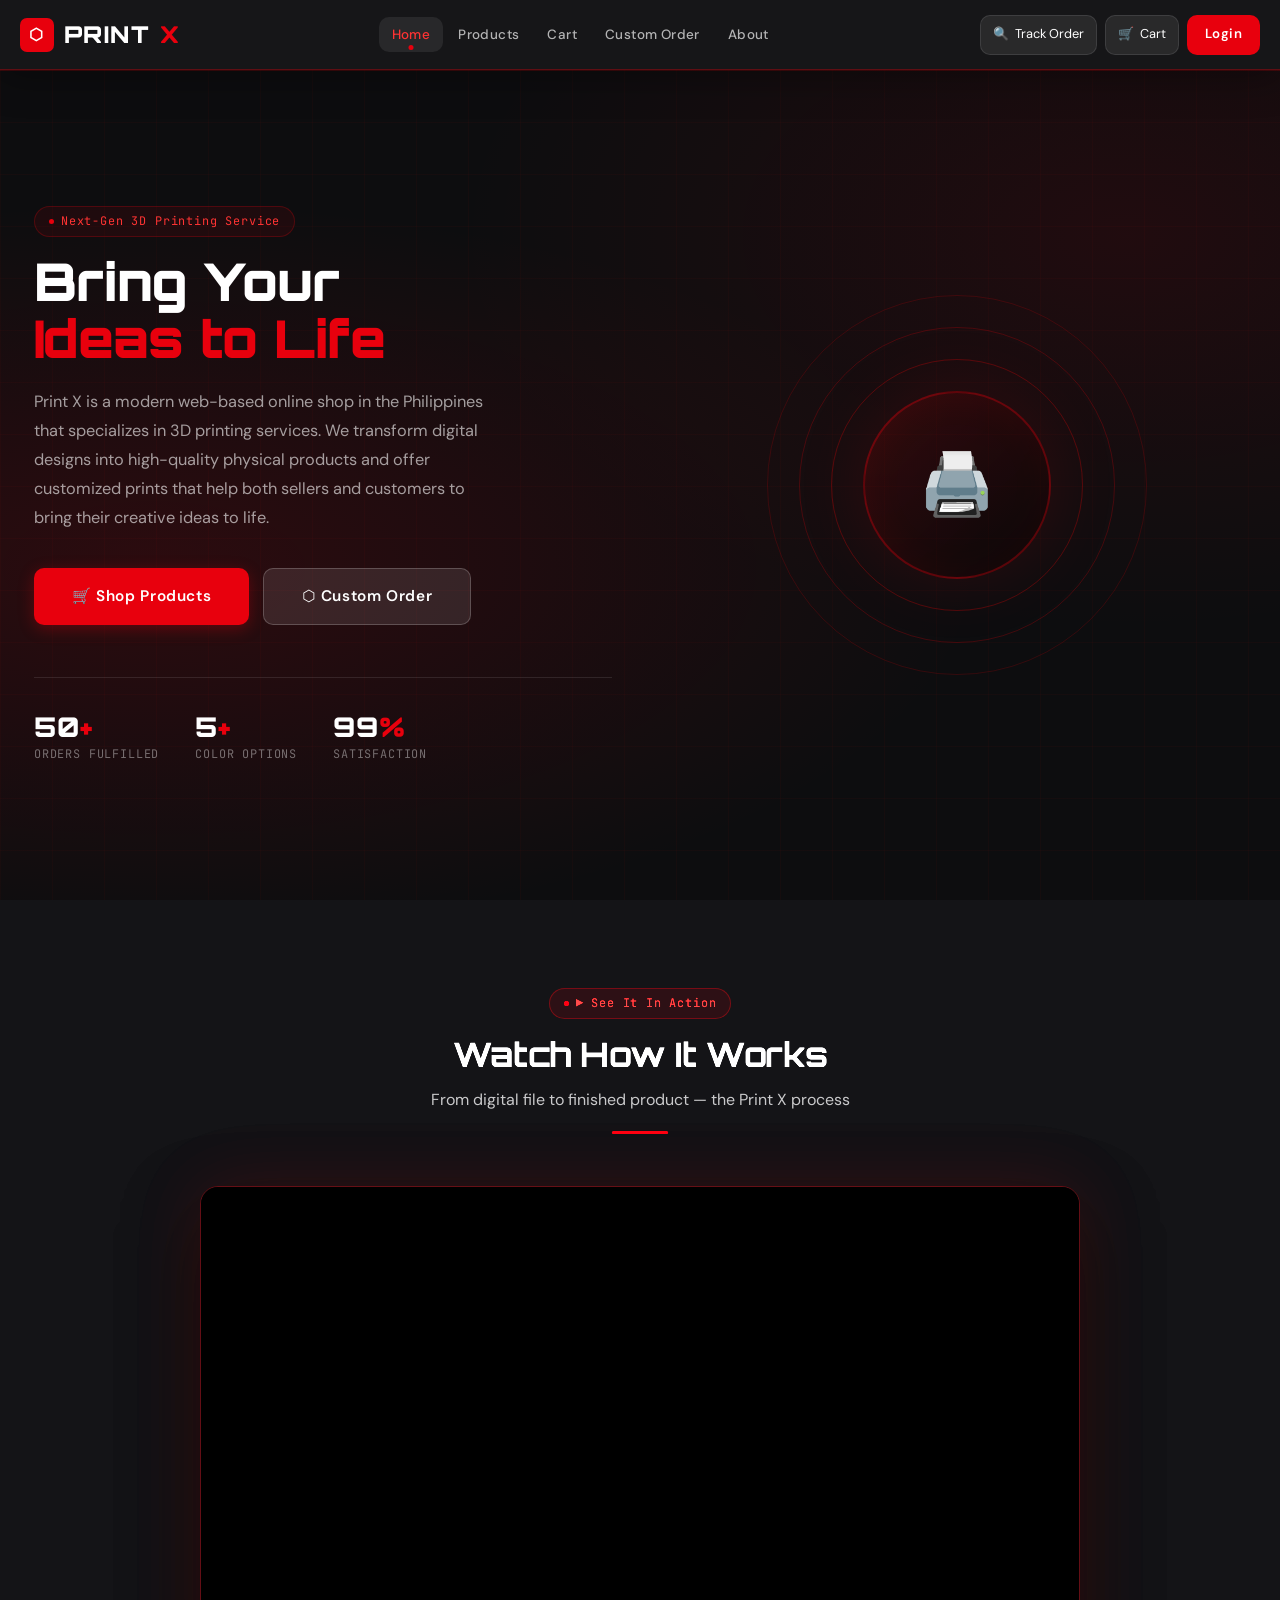
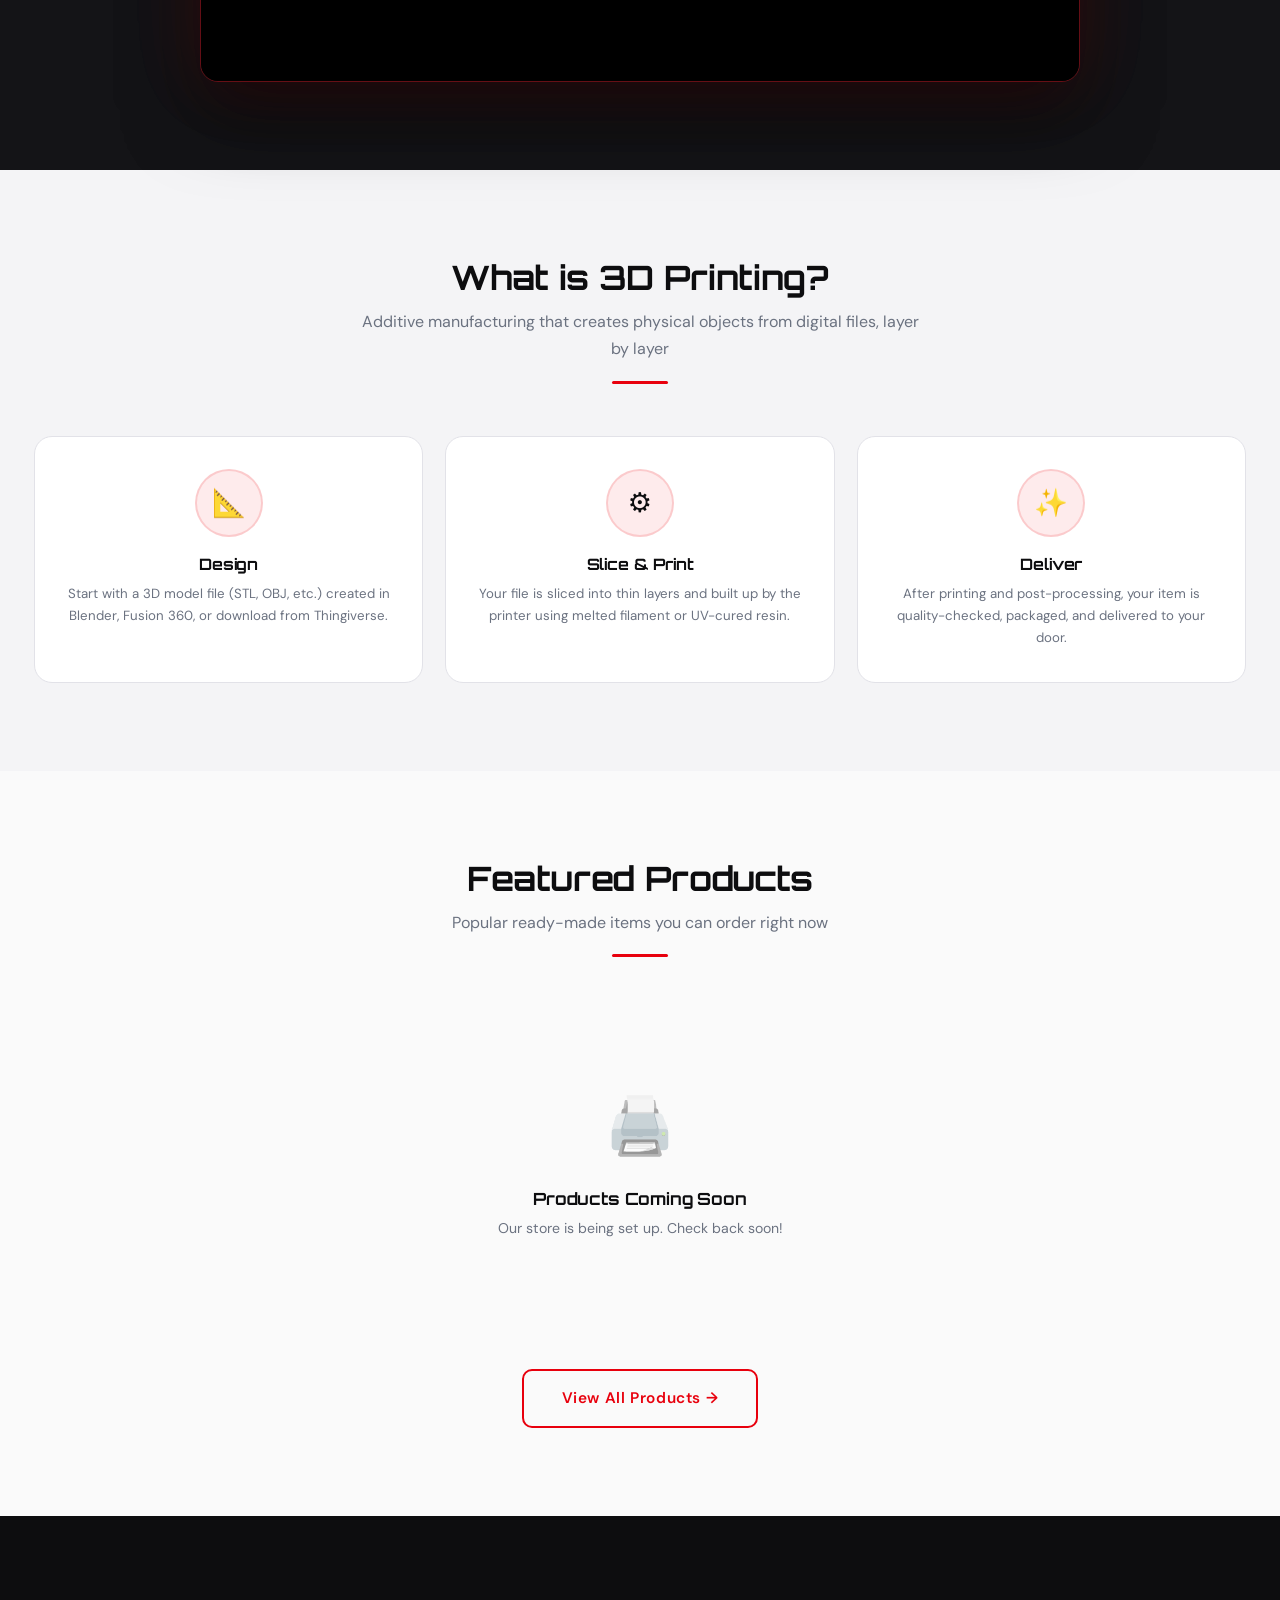
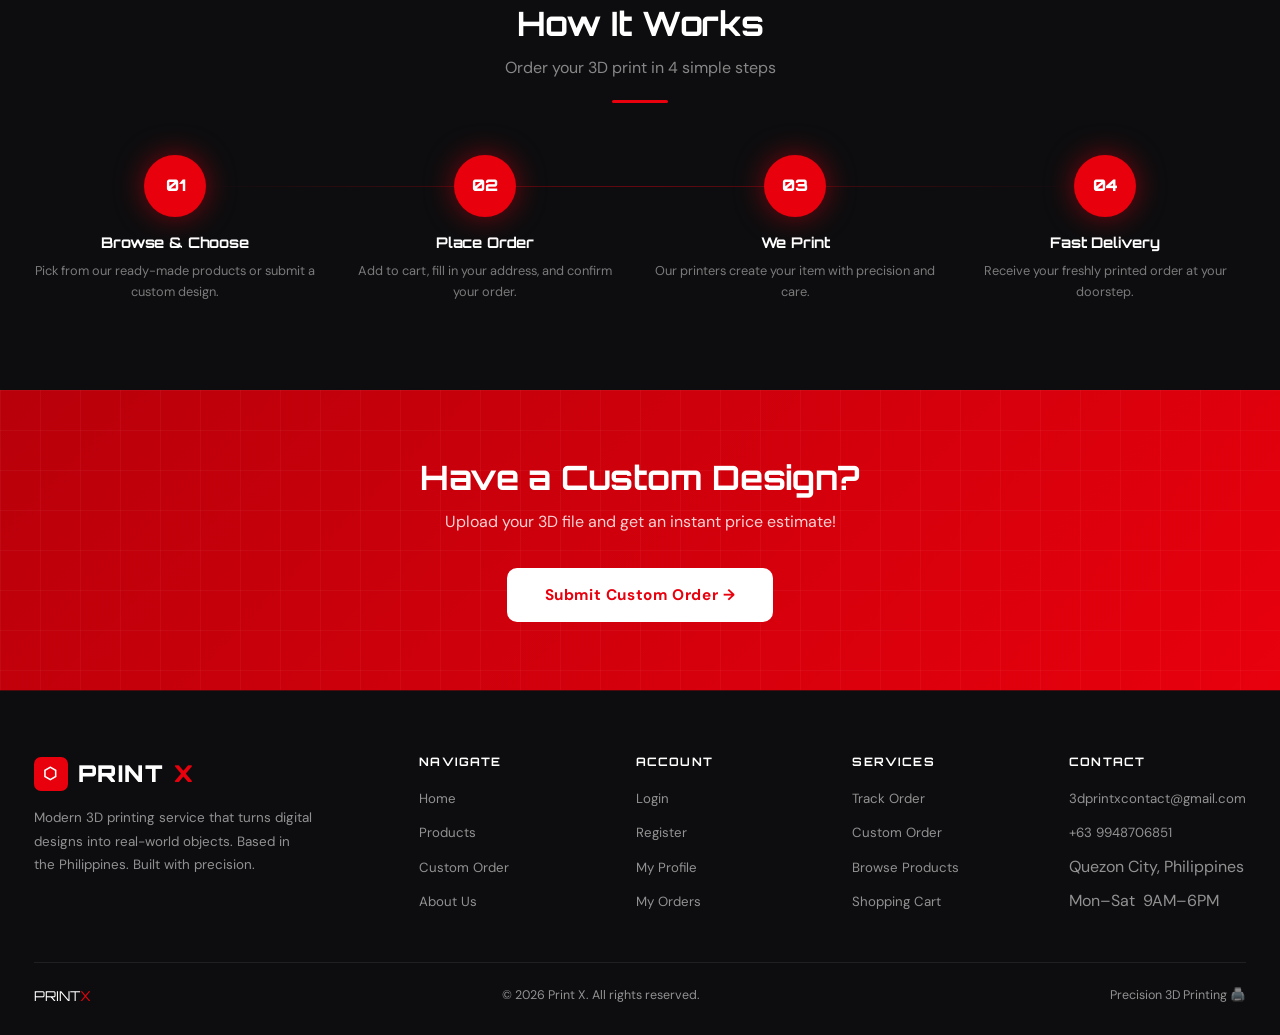
==== commit 7a919d00: "fix: add favicon to all pages" ====
--- a/docs/customer/index.html
+++ b/docs/customer/index.html
@@ -4,8 +4,16 @@
   <meta charset="UTF-8" />
   <meta name="viewport" content="width=device-width, initial-scale=1.0" />
   <meta name="description" content="Print X – Modern 3D printing service in the Philippines. Custom models, keychains, prototypes and more." />
-  <link rel="icon" href="../favicon.ico" type="image/x-icon">
+  <link rel="icon" href="/favicon.ico" type="image/x-icon">
+  <link rel="icon" href="/favicon.png" type="image/png">
   <title>Print X – Bring Your Ideas to Life</title>
+  <meta name="google-site-verification" content="uSn3neW7D1C7BbBwc2l9Q1n7PB3cdDxLH-v8fnOYV6g" />
+  <meta name="description" content="Print X – Modern 3D printing service in the Philippines. Order custom 3D prints, keychains, prototypes and more. Fast delivery in Quezon City." />
+  <meta name="keywords" content="3D printing Philippines, custom 3D print, Print X, 3D printing service, Quezon City 3D print" />
+  <meta property="og:title" content="Print X – 3D Printing Service Philippines" />
+  <meta property="og:description" content="Modern 3D printing service in the Philippines. Custom models, keychains, prototypes and more." />
+  <meta property="og:url" content="https://www.print-x.online" />
+  <meta property="og:type" content="website" />
   <link rel="stylesheet" href="../assets/css/style.css" />
   <style>
     /* ── Hero ──────────────────────────────────────── */
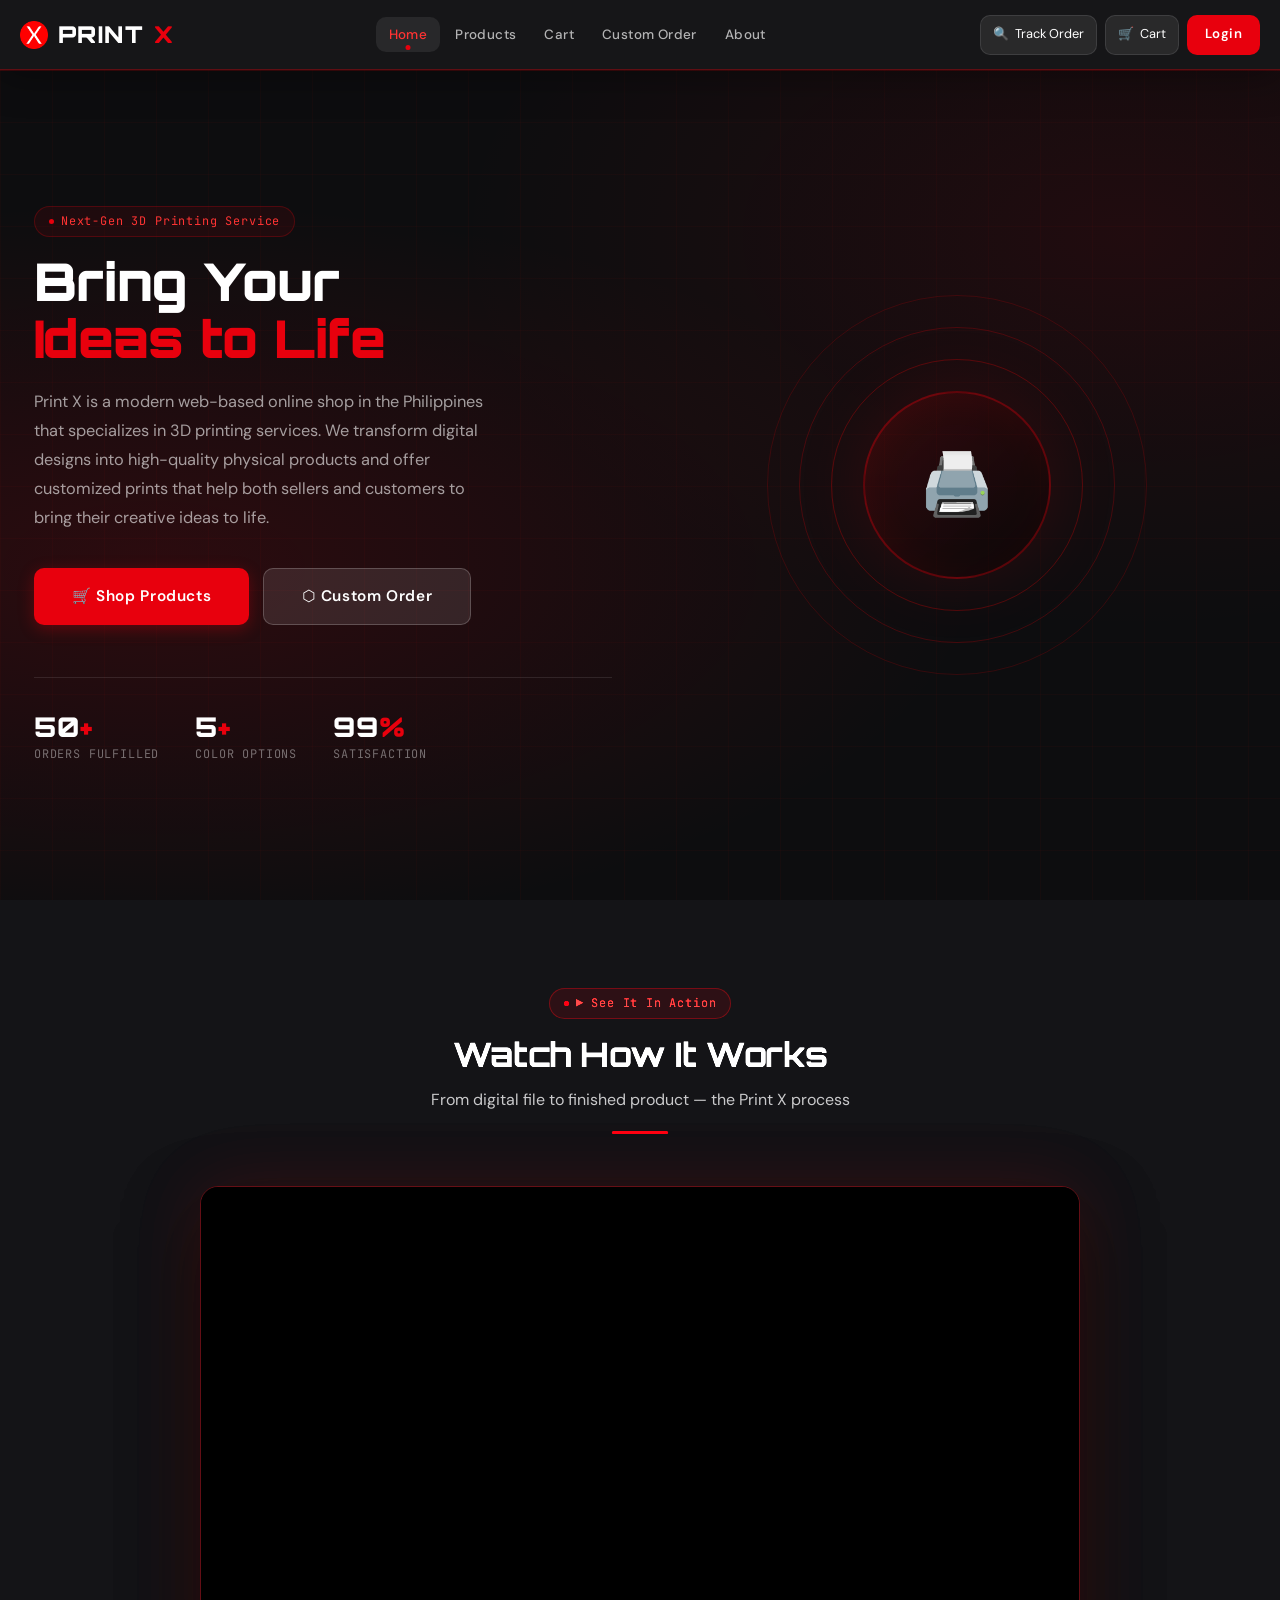
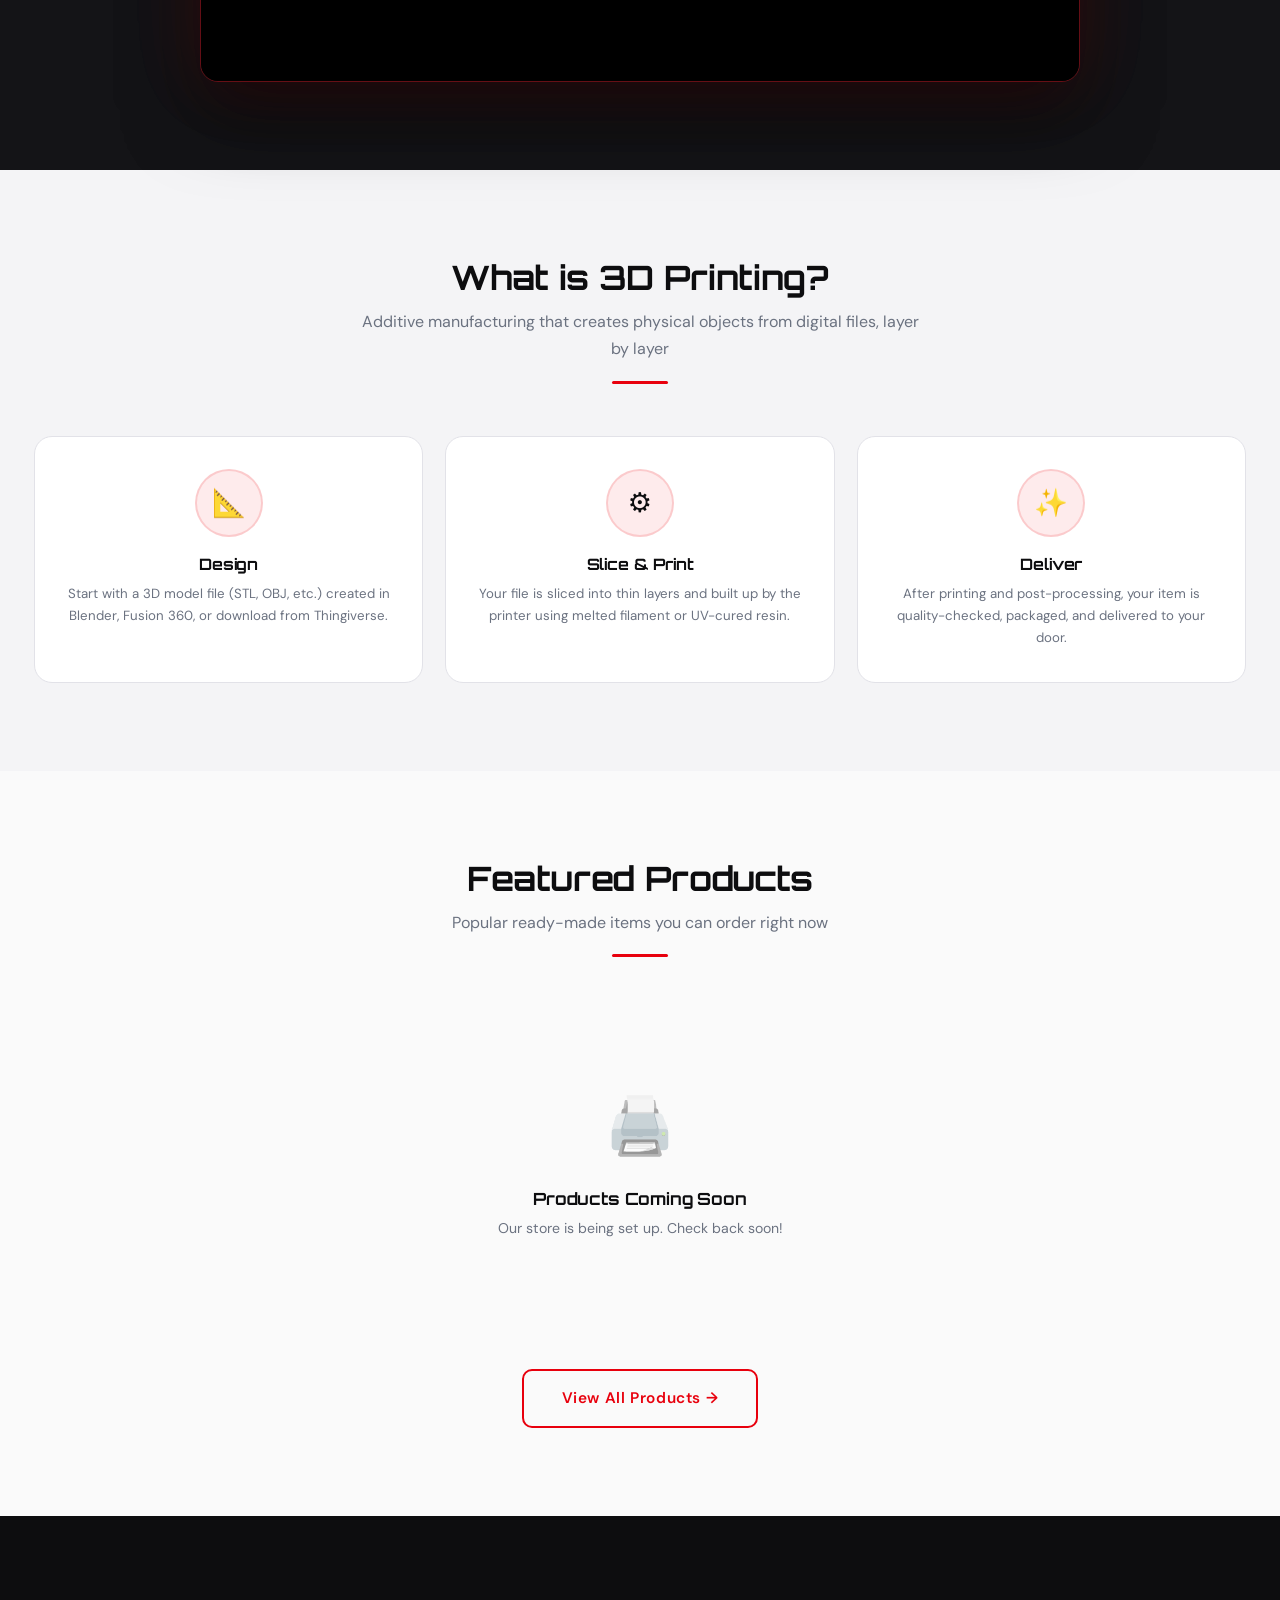
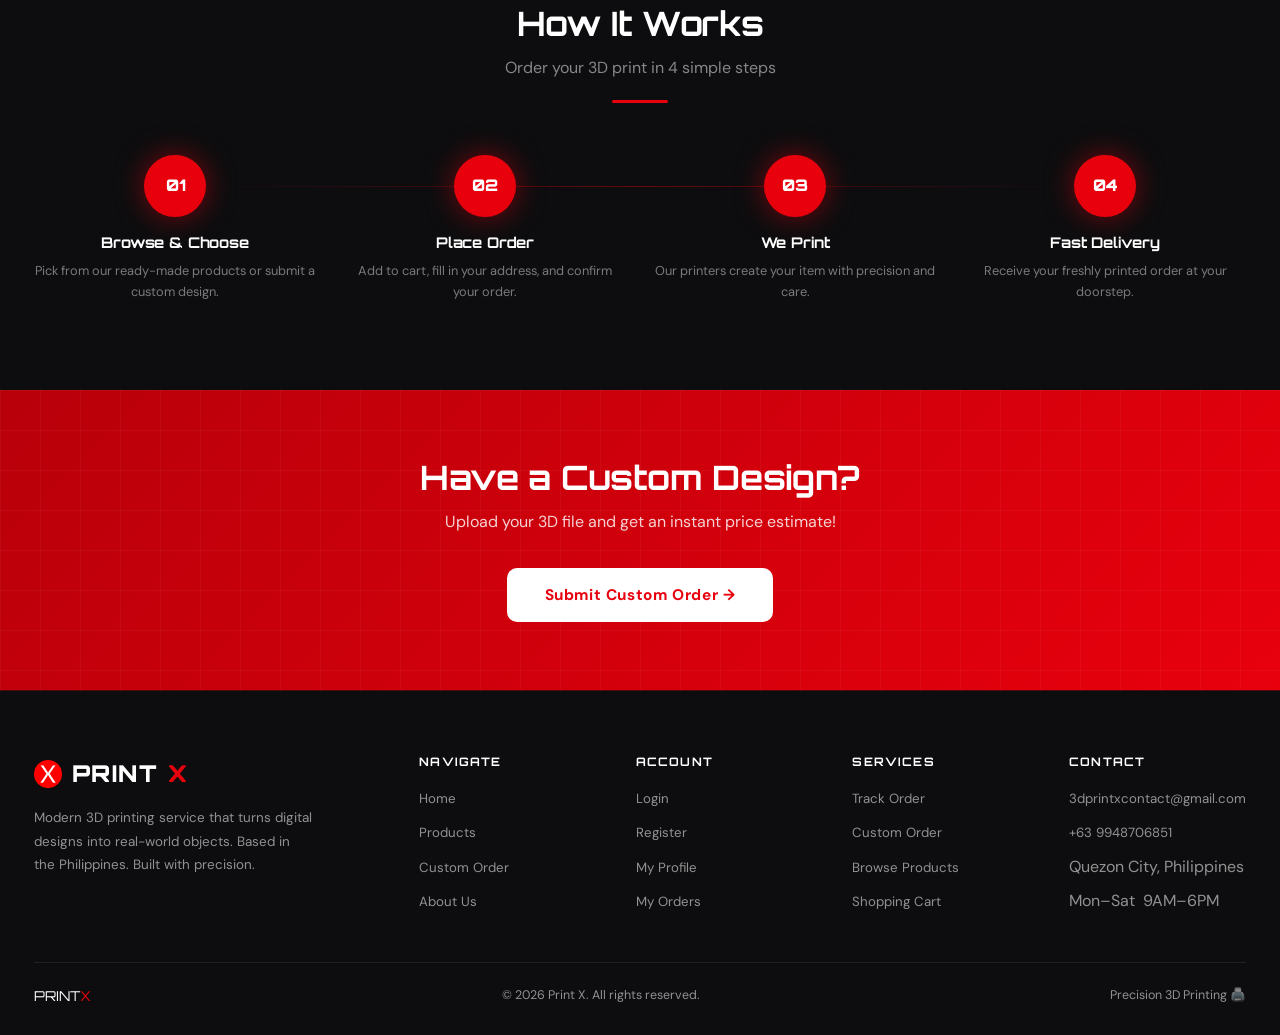
==== commit 58396272: "fix: update video to new Cloudinary embed with autoplay" ====
--- a/docs/customer/index.html
+++ b/docs/customer/index.html
@@ -392,7 +392,7 @@
       </div>
       <div class="video-wrapper">
         <iframe
-          src="https://player.cloudinary.com/embed/?cloud_name=dghdohrjt&public_id=3d_uh0jjd&autoplay=true&loop=true&muted=true&controls=true"
+          src="https://player.cloudinary.com/embed/?cloud_name=dghdohrjt&public_id=printing_joches&autoplay=true&loop=true&muted=true&controls=true"
           width="100%"
           style="aspect-ratio:16/9;border:none;display:block;background:#000;"
           allow="autoplay; fullscreen; encrypted-media; picture-in-picture"
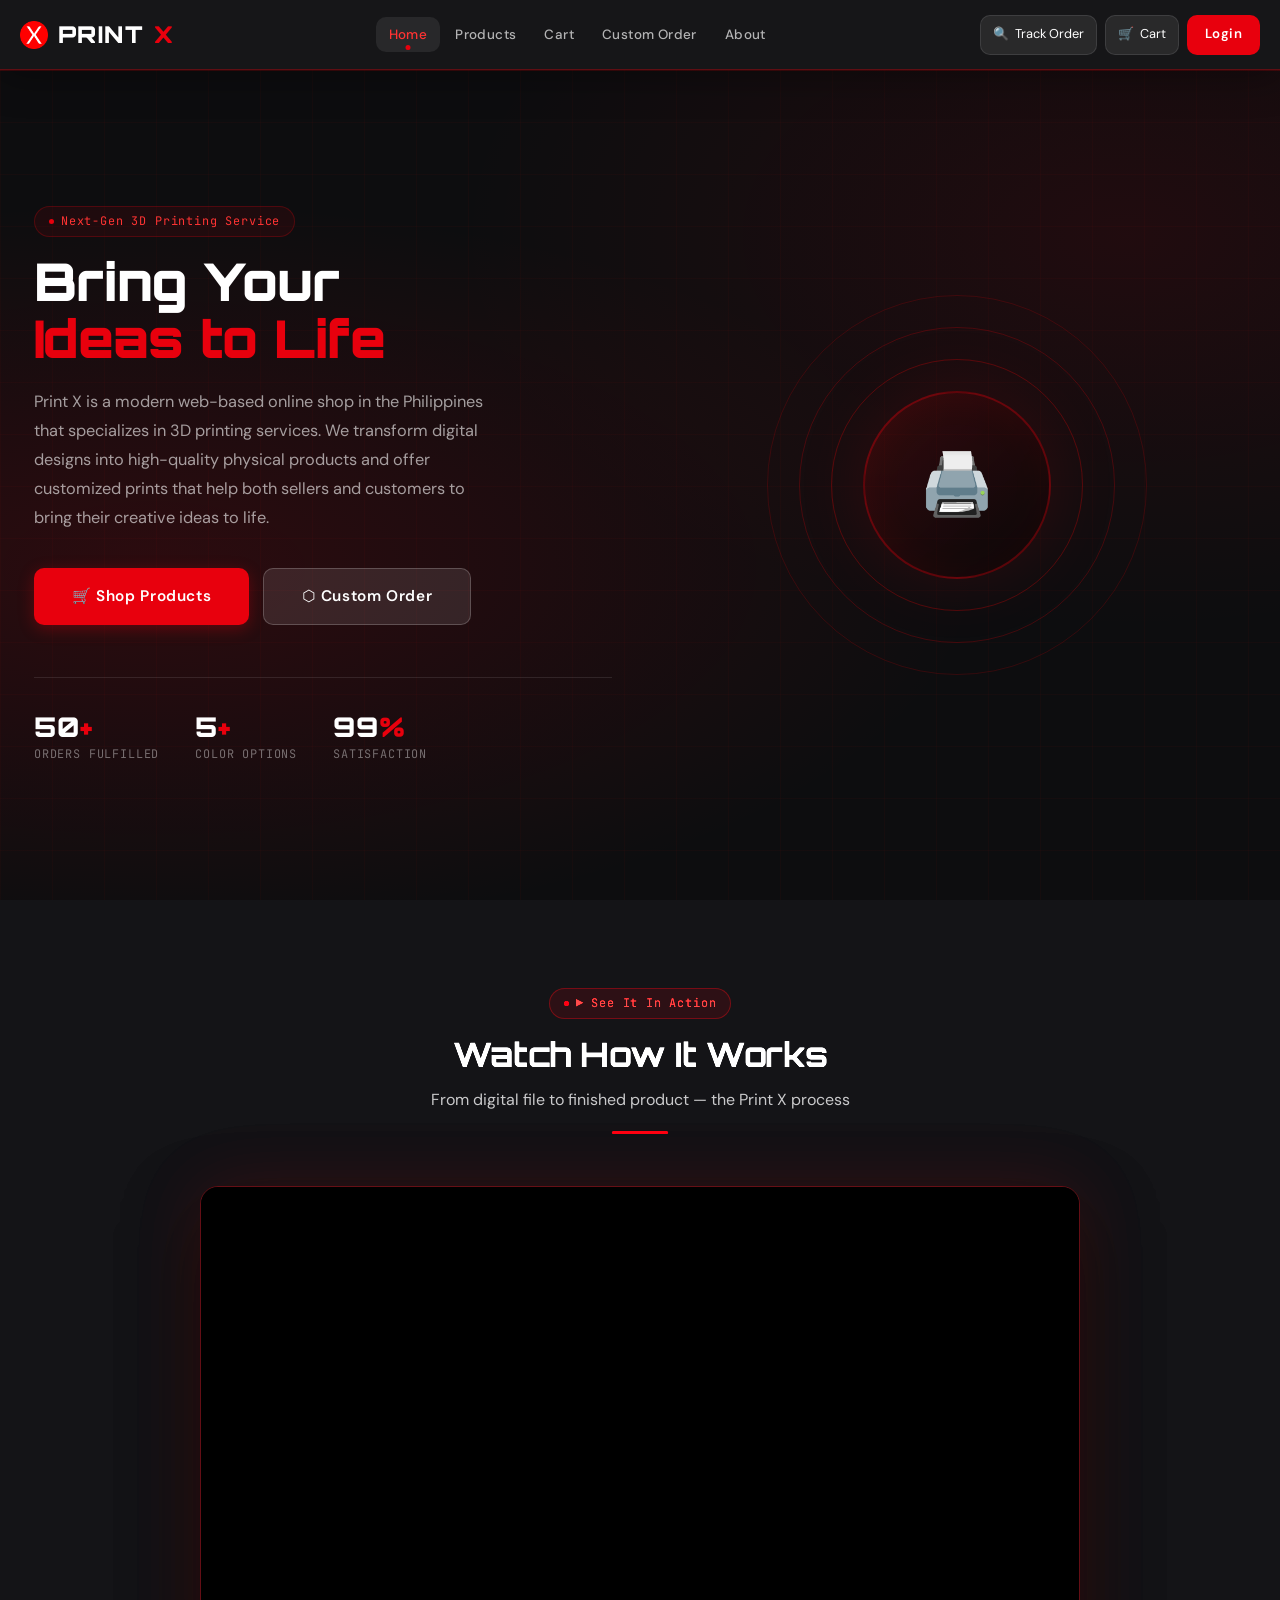
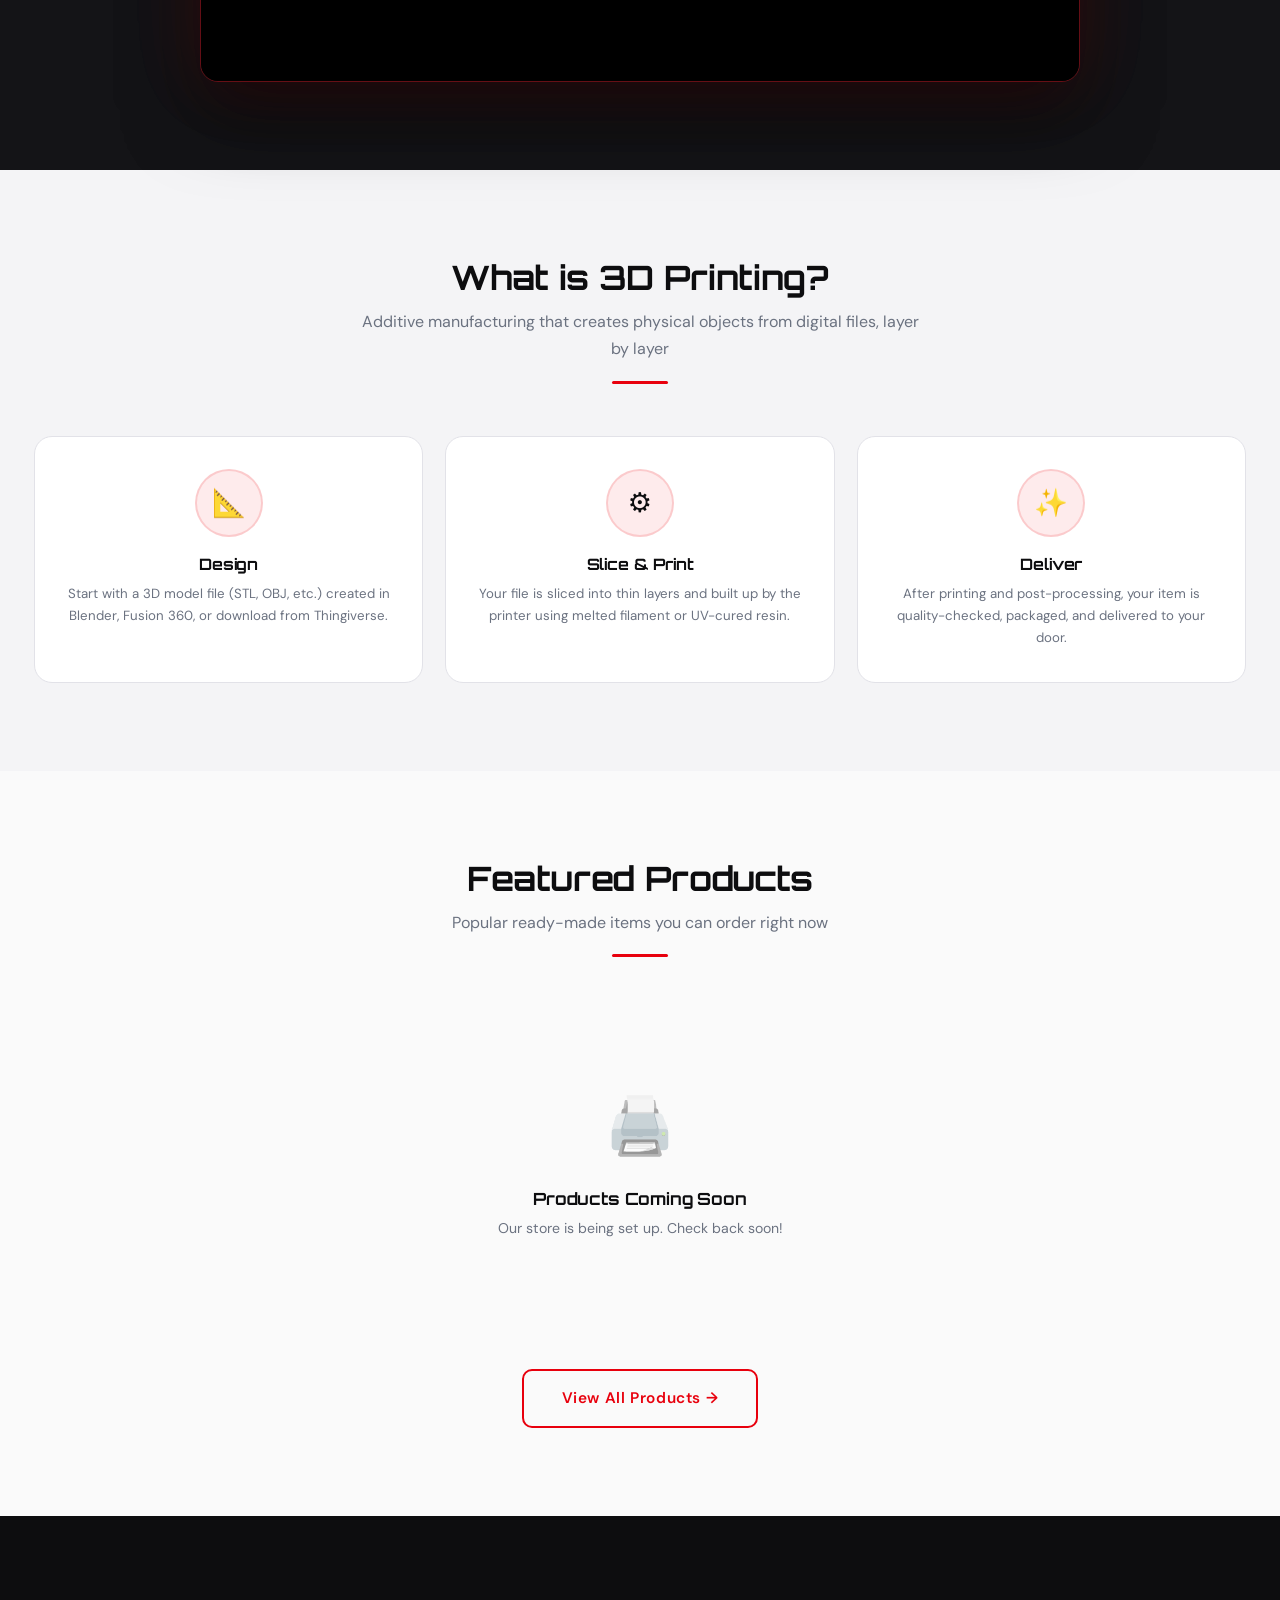
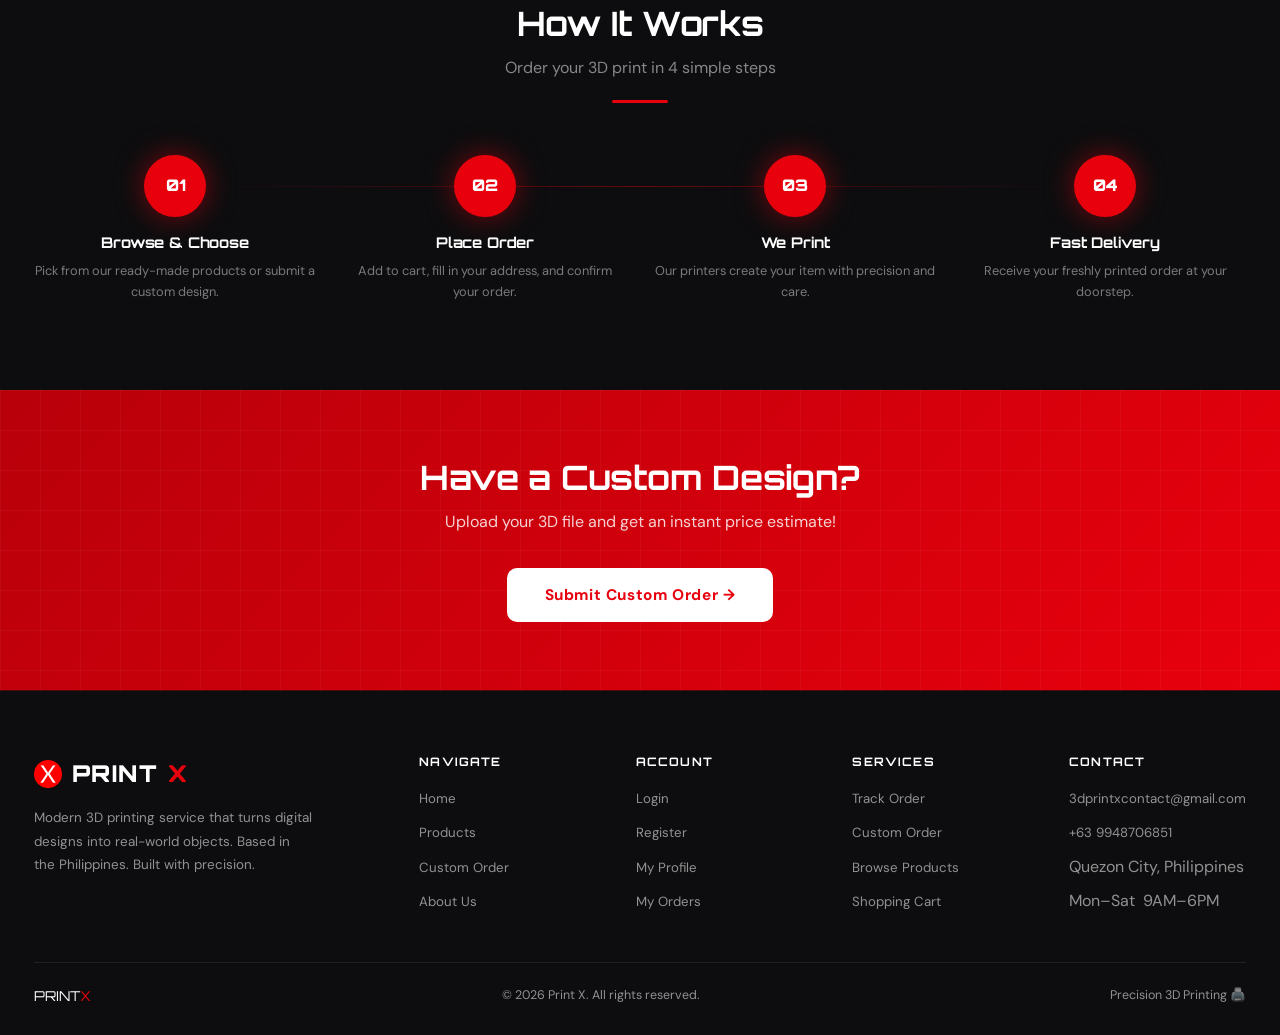
==== commit 1093ded4: "fix: remove duplicate meta description tag" ====
--- a/docs/customer/index.html
+++ b/docs/customer/index.html
@@ -3,12 +3,11 @@
 <head>
   <meta charset="UTF-8" />
   <meta name="viewport" content="width=device-width, initial-scale=1.0" />
-  <meta name="description" content="Print X – Modern 3D printing service in the Philippines. Custom models, keychains, prototypes and more." />
+  <meta name="description" content="Print X – Modern 3D printing service in the Philippines. Order custom 3D prints, keychains, prototypes and more. Fast delivery in Quezon City." />
   <link rel="icon" href="/favicon.ico" type="image/x-icon">
   <link rel="icon" href="/favicon.png" type="image/png">
   <title>Print X – Bring Your Ideas to Life</title>
   <meta name="google-site-verification" content="uSn3neW7D1C7BbBwc2l9Q1n7PB3cdDxLH-v8fnOYV6g" />
-  <meta name="description" content="Print X – Modern 3D printing service in the Philippines. Order custom 3D prints, keychains, prototypes and more. Fast delivery in Quezon City." />
   <meta name="keywords" content="3D printing Philippines, custom 3D print, Print X, 3D printing service, Quezon City 3D print" />
   <meta property="og:title" content="Print X – 3D Printing Service Philippines" />
   <meta property="og:description" content="Modern 3D printing service in the Philippines. Custom models, keychains, prototypes and more." />
@@ -497,6 +496,23 @@
 
   <script src="../assets/js/script.js"></script>
   <script>
+    const videoObserver = new IntersectionObserver((entries) => {
+      entries.forEach(entry => {
+        const iframe = entry.target.querySelector('iframe');
+        if (!iframe) return;
+        if (entry.isIntersecting) {
+          iframe.src = 'https://player.cloudinary.com/embed/?cloud_name=dghdohrjt&public_id=printing_joches&autoplay=true&loop=true&muted=true&controls=true';
+        } else {
+          iframe.src = 'https://player.cloudinary.com/embed/?cloud_name=dghdohrjt&public_id=printing_joches&autoplay=false&loop=true&muted=true&controls=true';
+        }
+      });
+    }, { threshold: 0.4 });
+
+    document.addEventListener('DOMContentLoaded', () => {
+      const videoSection = document.querySelector('.video-section');
+      if (videoSection) videoObserver.observe(videoSection);
+    });
+
     async function loadFeaturedProducts() {
       const grid = document.getElementById('featured-products');
       try {
